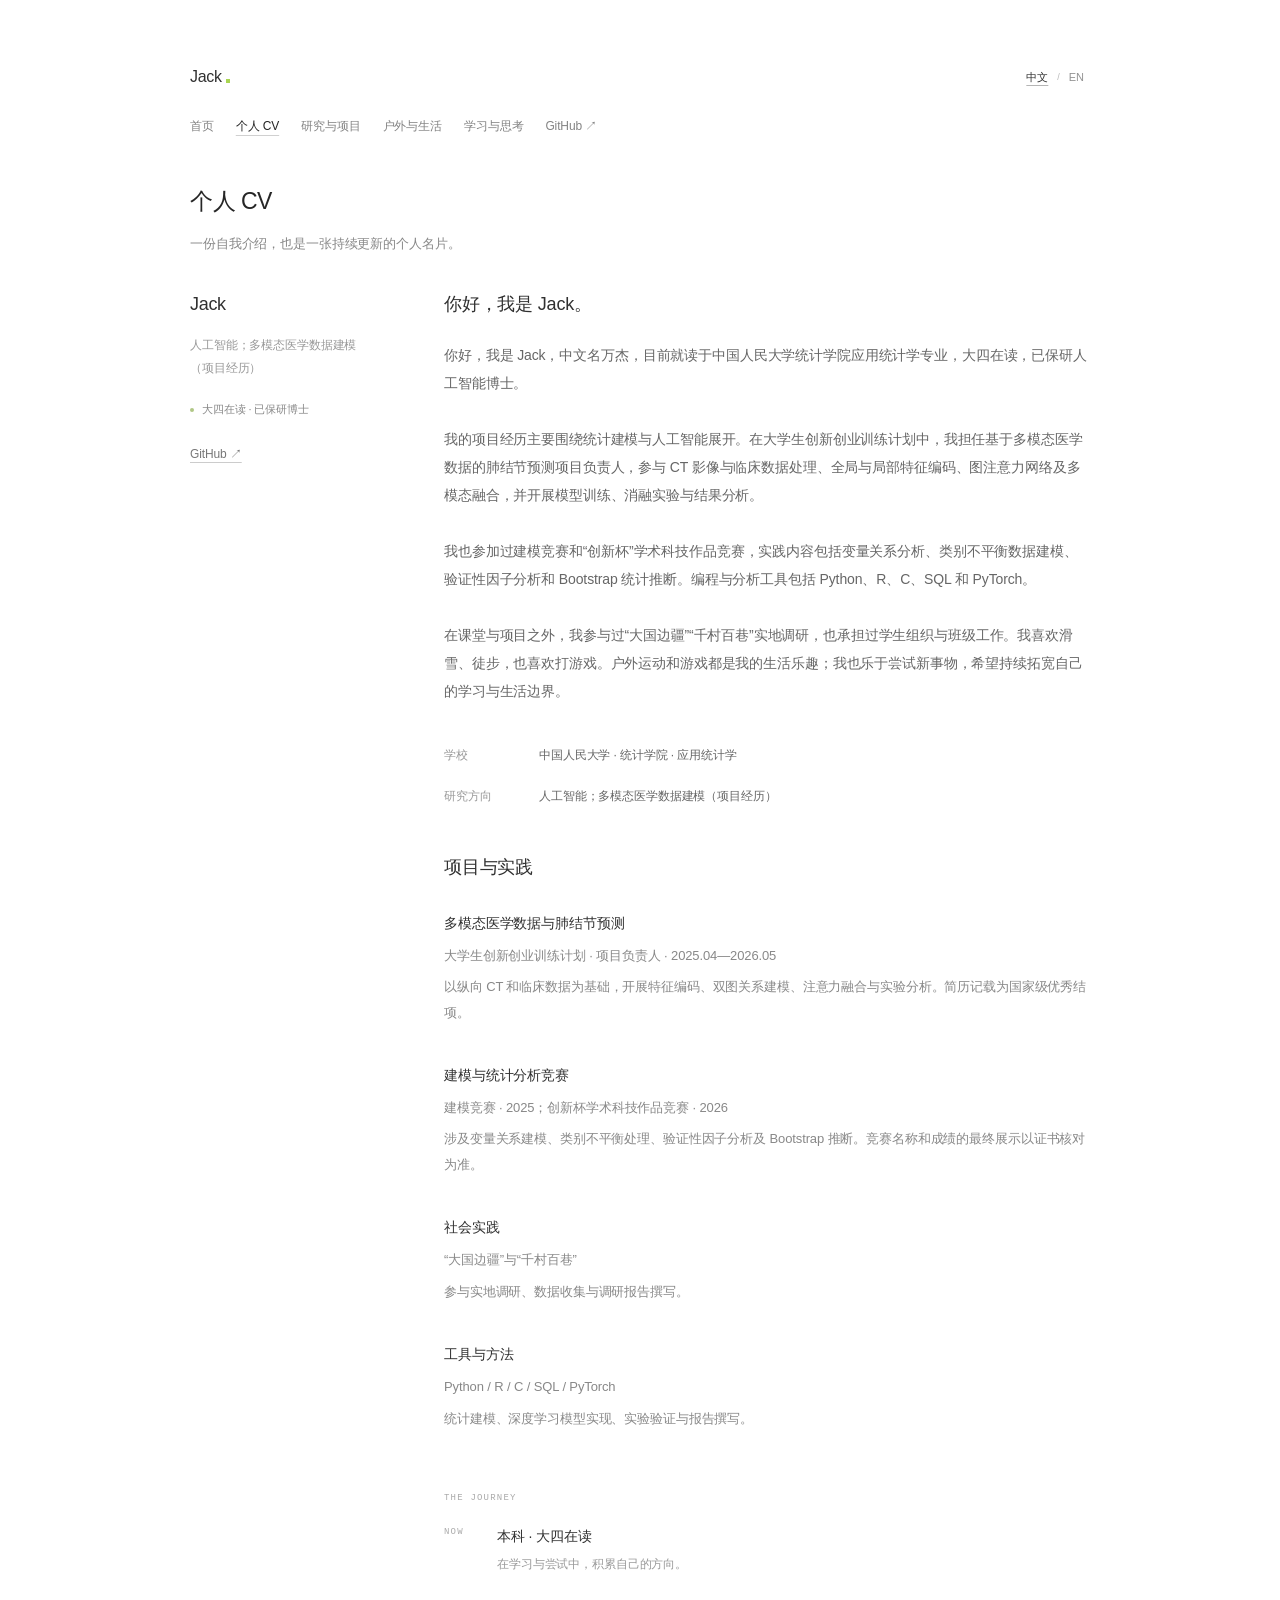
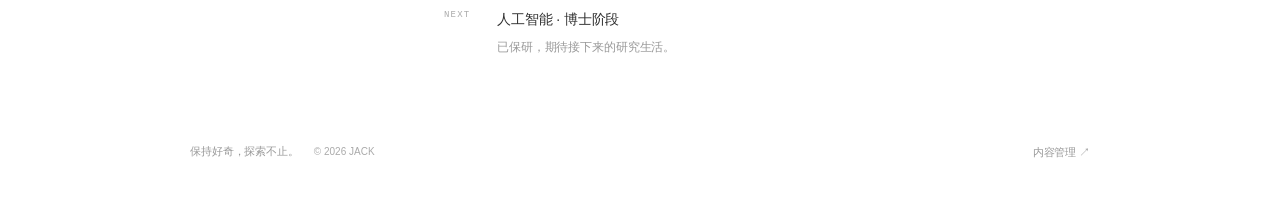
==== about.html @ c2e472c2 "Add files via upload" ====
<!doctype html>
<html lang="zh-CN"><head><meta charset="utf-8"><meta name="viewport" content="width=device-width,initial-scale=1"><meta name="theme-color" content="#111111"><meta name="description" content="Jack 的个人空间：人工智能、项目实践、户外运动与生活记录。"><title>个人 CV — Jack</title><link rel="icon" href="./favicon.svg" type="image/svg+xml"><link rel="stylesheet" href="./style.css"><link rel="stylesheet" href="./minimal.css"></head><body data-page="about">
<a class="skip" href="#main"><span data-i18n="跳到正文">跳到正文</span></a><div class="preview-bar" id="preview-bar" hidden><span data-i18n="正在预览本机草稿 · 访客看到的仍是已发布版本">正在预览本机草稿 · 访客看到的仍是已发布版本</span> <a href="./admin.html"><span data-i18n="返回管理台 ↗">返回管理台 ↗</span></a></div>
<header class="header wrap"><a class="brand" href="./index.html">Jack<span class="brand-dot"></span><small><span data-i18n="个人空间 / PERSONAL SPACE">个人空间 / PERSONAL SPACE</span></small></a><div class="language-switch" role="group" aria-label="Language / 语言"><button type="button" data-language="zh" lang="zh-CN" aria-label="使用中文">中文</button><span aria-hidden="true">/</span><button type="button" data-language="en" lang="en" aria-label="Use English">EN</button></div><button class="menu-toggle" aria-label="展开导航" aria-controls="main-nav" aria-expanded="false">☰</button><nav id="main-nav" aria-label="主要导航"><a href="./index.html"><span data-i18n="首页">首页</span></a><a href="./about.html" aria-current="page"><span data-i18n="个人 CV">个人 CV</span></a><a href="./projects.html"><span data-i18n="研究与项目">研究与项目</span></a><a href="./gallery.html"><span data-i18n="户外与生活">户外与生活</span></a><a href="./notes.html"><span data-i18n="学习与思考">学习与思考</span></a><a href="https://github.com/XJack123" target="_blank" rel="noopener noreferrer" class="github-link">GitHub ↗</a></nav></header>
<main id="main"><section class="page-heading wrap"><p class="mono eyebrow">01 / CURRICULUM VITAE</p><h1 data-i18n="个人 CV">个人 CV</h1><p><span data-i18n="一份自我介绍，也是一张持续更新的个人名片。">一份自我介绍，也是一张持续更新的个人名片。</span></p></section><section class="about-layout wrap"><aside class="identity-card"><div class="avatar" id="avatar"><span>J<span class="lime">.</span></span></div><h2 data-field="name">Jack</h2><p data-field="research"><span data-i18n="人工智能">人工智能</span></p><div class="identity-status"><i class="live-dot"></i> <span data-i18n="大四在读 · 已保研博士">大四在读 · 已保研博士</span></div><a id="about-github" href="https://github.com/XJack123" target="_blank" rel="noopener noreferrer">GitHub ↗</a><a id="email-link" hidden></a></aside><div class="about-text"><p class="mono eyebrow">A LITTLE ABOUT ME</p><h2><span data-i18n="你好，我是">你好，我是</span> <span data-field="name">Jack</span>。</h2><div class="prose" data-field="bio"></div><dl class="profile-details" id="profile-details"></dl><section class="cv-experience"><p class="mono eyebrow">EXPERIENCE & SKILLS</p><h2><span data-i18n="项目与实践">项目与实践</span></h2><article><h3><span data-i18n="多模态医学数据与肺结节预测">多模态医学数据与肺结节预测</span></h3><p><span data-i18n="大学生创新创业训练计划 · 项目负责人 · 2025.04—2026.05">大学生创新创业训练计划 · 项目负责人 · 2025.04—2026.05</span></p><p><span data-i18n="以纵向 CT 和临床数据为基础，开展特征编码、双图关系建模、注意力融合与实验分析。简历记载为国家级优秀结项。">以纵向 CT 和临床数据为基础，开展特征编码、双图关系建模、注意力融合与实验分析。简历记载为国家级优秀结项。</span></p></article><article><h3><span data-i18n="建模与统计分析竞赛">建模与统计分析竞赛</span></h3><p><span data-i18n="建模竞赛 · 2025；创新杯学术科技作品竞赛 · 2026">建模竞赛 · 2025；创新杯学术科技作品竞赛 · 2026</span></p><p><span data-i18n="涉及变量关系建模、类别不平衡处理、验证性因子分析及 Bootstrap 推断。竞赛名称和成绩的最终展示以证书核对为准。">涉及变量关系建模、类别不平衡处理、验证性因子分析及 Bootstrap 推断。竞赛名称和成绩的最终展示以证书核对为准。</span></p></article><article><h3><span data-i18n="社会实践">社会实践</span></h3><p><span data-i18n="“大国边疆”与“千村百巷”">“大国边疆”与“千村百巷”</span></p><p><span data-i18n="参与实地调研、数据收集与调研报告撰写。">参与实地调研、数据收集与调研报告撰写。</span></p></article><article><h3><span data-i18n="工具与方法">工具与方法</span></h3><p>Python / R / C / SQL / PyTorch</p><p><span data-i18n="统计建模、深度学习模型实现、实验验证与报告撰写。">统计建模、深度学习模型实现、实验验证与报告撰写。</span></p></article></section><div class="milestones"><p class="mono eyebrow">THE JOURNEY</p><article><span class="mono">NOW</span><div><h3><span data-i18n="本科 · 大四在读">本科 · 大四在读</span></h3><p><span data-i18n="在学习与尝试中，积累自己的方向。">在学习与尝试中，积累自己的方向。</span></p></div></article><article><span class="mono">NEXT</span><div><h3><span data-i18n="人工智能 · 博士阶段">人工智能 · 博士阶段</span></h3><p><span data-i18n="已保研，期待接下来的研究生活。">已保研，期待接下来的研究生活。</span></p></div></article></div></div></section></main>
<footer class="footer wrap"><a href="./index.html" class="brand">JACK<span class="brand-dot"></span></a><span><span data-i18n="保持好奇，探索不止。">保持好奇，探索不止。</span><small>© <span id="year">2026</span> JACK</small></span><a href="./admin.html" class="admin-entry"><span data-i18n="内容管理 ↗">内容管理 ↗</span></a></footer>
<dialog id="lightbox" class="lightbox"><button type="button" class="lightbox-close" aria-label="关闭照片">×</button><img alt=""><p></p></dialog>
<script src="./site-data.js"></script><script src="./core.js"></script><script src="./i18n.js"></script><script src="./script.js"></script></body></html>
---- style.css ----
:root{--bg:#f2f2f2;--paper:#fbfbfb;--ink:#181818;--muted:#787878;--line:#d5d5d5;--accent:#c4f35a;--dark:#181818;--radius:3px}*{box-sizing:border-box}html{scroll-behavior:smooth}body{margin:0;background:var(--bg);color:var(--ink);font-family:-apple-system,BlinkMacSystemFont,"Segoe UI","PingFang SC","Microsoft YaHei",sans-serif;-webkit-font-smoothing:antialiased}a{color:inherit;text-decoration:none}button,input,select,textarea{font:inherit}button,a,input,textarea,select{-webkit-tap-highlight-color:transparent}button{cursor:pointer}a:focus-visible,button:focus-visible,input:focus-visible,textarea:focus-visible,select:focus-visible{outline:2px solid #6e8b2e;outline-offset:4px}img{max-width:100%;display:block}[hidden]{display:none!important}.wrap{width:min(1280px,89%);margin-inline:auto}.mono{font-family:"SFMono-Regular",Consolas,"Liberation Mono",monospace;font-size:10px;letter-spacing:1.2px;font-weight:400}.lime{color:var(--accent)}.header{height:100px;border-bottom:1px solid var(--line);display:flex;align-items:center;justify-content:space-between;gap:24px}.brand{display:inline-flex;align-items:center;font-size:25px;font-weight:800;letter-spacing:-1.4px;white-space:nowrap}.brand-dot{width:7px;height:7px;background:var(--accent);border:1px solid #7d9b43;margin-left:5px;margin-top:12px}.brand small{font-size:9px;font-weight:400;color:var(--muted);letter-spacing:1px;margin-left:20px;padding-left:20px;border-left:1px solid var(--line)}nav{display:flex;gap:27px;align-items:center;font-size:12px}nav>a{position:relative;padding-block:12px}nav>a[aria-current]{font-weight:650}nav>a[aria-current]:after{content:"";width:5px;height:5px;border-radius:50%;background:#768f3f;position:absolute;bottom:1px;left:50%}nav>a:hover{color:#7b7b7b}.github-link{margin-left:10px}.menu-toggle{display:none}.home-hero{padding-top:26px}.hero-meta{display:flex;justify-content:space-between;color:#696969;font-size:9px}.hero-meta>span:first-child{display:flex;align-items:center;gap:9px}.live-dot{display:inline-block;width:6px;height:6px;background:#8aaa43;border-radius:50%;flex-shrink:0}.hero-layout{display:grid;grid-template-columns:1fr 1fr;gap:35px;align-items:center;min-height:535px;padding-block:28px}.hello{font-size:17px;margin-bottom:21px}.hero-copy h1{font-size:clamp(46px,5.6vw,78px);line-height:1.23;letter-spacing:-3.2px;font-weight:650;margin:0 0 26px;white-space:pre-line}.intro{font-size:14px;line-height:2.1;white-space:pre-line;color:#6c6c6c;max-width:440px;margin-bottom:30px}.button{padding:14px 21px;display:inline-flex;justify-content:space-between;align-items:center;gap:34px;font-size:12px;font-weight:550;border:1px solid transparent;border-radius:var(--radius);transition:background .2s,transform .2s}.button:hover{transform:translateY(-2px)}.accent{background:var(--accent);color:#242424}.accent:hover{background:#b5e645}.outline{border-color:var(--line);background:transparent}.outline:hover{background:#e7e7e7}.dark-button{background:#1a1a1a;color:white}.hero-art{position:relative;align-self:stretch;min-height:470px;background:var(--dark);overflow:hidden;color:#565656;isolation:isolate}.terrain{position:absolute;width:110%;height:110%;left:3%;top:-12%;transform:rotate(4deg)}.giant-jack{font-family:Arial,Helvetica,sans-serif;position:absolute;left:39px;bottom:56px;font-size:clamp(160px,20vw,285px);font-weight:750;line-height:.9;letter-spacing:-26px;color:var(--bg);mix-blend-mode:screen}.art-label{position:absolute;top:26px;left:27px;font-size:8px;color:#919191;z-index:1}.art-bottom{position:absolute;bottom:24px;left:27px;right:27px;display:flex;align-items:end;justify-content:space-between;line-height:1.7;font-size:8px;color:#a7a7a7}.cross{font-size:30px;line-height:1;color:var(--accent)}.hero-foot{border-top:1px solid var(--line);padding:18px 0;display:flex;justify-content:space-between;gap:15px}.hero-foot>span:last-child{font-size:11px;color:#7a7a7a}.hero-foot .mono{font-size:8px;color:#696969}.entry-section{padding-block:65px}.section-title{display:flex;gap:55px;align-items:center;margin-bottom:28px}.section-title>.mono{color:var(--muted)}h2{font-weight:550;font-size:27px;letter-spacing:-.6px}.section-title h2{margin:0;font-size:24px}.entry-grid{display:grid;grid-template-columns:repeat(3,1fr);gap:19px}.entry-card{padding:25px 26px 20px;background:#e9e9e9;border:1px solid transparent;display:flex;flex-direction:column;transition:transform .25s,border-color .25s}.entry-card:hover{transform:translateY(-5px);border-color:#989898}.entry-card:first-child{background:#e0e0e0}.entry-card:nth-child(2){background:#292929;color:#f1f1f1}.entry-top,.entry-bottom{display:flex;align-items:center;justify-content:space-between;font-size:8px;letter-spacing:1px}.entry-top>span:last-child{font-size:20px}.entry-art{height:140px;display:flex;justify-content:center;align-items:center}.code-art{font-size:67px;gap:17px;font-weight:250;color:#777777;letter-spacing:-6px}.code-art i{font-family:Georgia,serif;font-size:48px;font-weight:400;color:#272727}.mountain-art svg{width:225px;max-width:100%;fill:none;stroke:#a4a4a4;stroke-width:1.1}.mountain-art svg circle{fill:var(--accent);stroke:none}.star-art{font-size:117px;font-family:Georgia,serif;font-weight:400;line-height:1;color:#969696}.entry-card h3{font-size:22px;font-weight:550;margin:8px 0 11px}.entry-card p{font-size:12px;color:#7b7b7b;line-height:1.8;margin:0 0 24px}.gallery-entry p{color:#a5a5a5}.entry-bottom{border-top:1px solid #c7c7c7;padding-top:17px;margin-top:auto;color:#757575}.gallery-entry .entry-bottom{border-color:#525252;color:#b9b9b9}.now-section{border-top:1px solid var(--line);display:grid;grid-template-columns:1fr 2fr auto;gap:35px;padding-block:55px;align-items:center}.now-section>.mono{color:var(--muted)}.now-section p{font-size:28px;line-height:1.7;letter-spacing:-1px;margin:0}.now-section p span{border-bottom:3px solid var(--accent)}.round-link{border:1px solid #a7a7a7;border-radius:50%;width:55px;height:55px;display:grid;place-items:center;font-size:23px;transition:background .2s}.round-link:hover{background:var(--accent)}.footer{border-top:1px solid var(--line);display:flex;justify-content:space-between;align-items:center;padding-block:30px;gap:20px}.footer>span{color:#7b7b7b;font-size:11px}.footer small{font-size:8px;margin-left:30px;letter-spacing:1px}.admin-entry{font-size:10px;color:#7f7f7f}.page-heading{padding-block:65px 48px}.eyebrow{color:#808080;margin:0 0 22px}.page-heading h1{font-size:clamp(42px,5vw,67px);line-height:1.25;letter-spacing:-2px;font-weight:600;margin:0 0 23px}.page-heading h1 span{color:#8e8e8e}.page-heading>p:last-child{font-size:13px;line-height:1.9;color:#787878}.collection{padding-bottom:80px}.collection-toolbar{border-block:1px solid var(--line);padding-block:17px;display:flex;align-items:center;justify-content:space-between;gap:20px;margin-bottom:32px}.filters{display:flex;gap:8px;flex-wrap:wrap}.filter{font-size:11px;padding:9px 16px;border:1px solid transparent;border-radius:30px;background:transparent;color:#7b7b7b}.filter[aria-pressed=true]{background:#242424;color:#fff}.filter:hover{border-color:#b8b8b8}.count{font-size:9px;color:#818181}.empty-state{border:1px dashed #c8c8c8;min-height:340px;display:flex;flex-direction:column;align-items:center;justify-content:center;text-align:center;padding:40px 20px;color:#797979}.empty-glyph{font-family:Consolas,monospace;color:#9f9f9f;font-size:45px;font-weight:300;letter-spacing:-5px;margin-bottom:10px}.empty-state h2{font-size:22px;color:#555555;margin:10px 0}.empty-state p{font-size:12px;line-height:1.9}.empty-state .mono{font-size:8px}.empty-state .button{margin-top:12px}.gallery-empty svg{width:160px;height:90px;stroke:#878787;fill:none;stroke-width:1.3}.project-grid{display:grid;grid-template-columns:repeat(2,1fr);gap:24px}.project-card{border:1px solid var(--line);background:#f8f8f8;display:flex;flex-direction:column}.project-cover{height:210px;overflow:hidden;display:flex;align-items:center;justify-content:center;background:#2a2a2a;color:#b6b6b6;font-family:Georgia,serif;font-size:75px;font-style:italic}.project-cover img{width:100%;height:100%;object-fit:cover;transition:transform .4s}.project-card:hover .project-cover img{transform:scale(1.035)}.project-card-body{padding:25px}.project-card h2{font-size:23px;margin:14px 0 12px}.project-card p{font-size:13px;line-height:1.9;color:#7e7e7e;white-space:pre-line}.tags{display:flex;gap:7px;flex-wrap:wrap}.tag{font-size:10px;padding:6px 10px;border:1px solid var(--line);color:#7a7a7a;border-radius:2px}.project-card-bottom{display:flex;align-items:center;justify-content:space-between;margin-top:22px;font-size:11px}.project-card-bottom>span{color:#8c8c8c;font-size:10px}.project-link{border-bottom:1px solid #aaaaaa;padding-bottom:5px}.photo-grid{columns:3;column-gap:22px}.photo-item{break-inside:avoid;margin:0 0 26px}.photo-button{display:block;width:100%;border:0;padding:0;background:#e5e5e5;overflow:hidden;cursor:zoom-in}.photo-button img{width:100%;height:auto;transition:transform .4s,filter .4s;filter:saturate(.5)}.photo-button:hover img{transform:scale(1.03);filter:saturate(1)}.photo-item figcaption{padding-block:13px;display:flex;justify-content:space-between;gap:14px;align-items:start}.photo-item h2{font-size:13px;margin:0 0 6px}.photo-item p{font-size:10px;color:#919191;margin:0;line-height:1.7}.photo-item .mono{font-size:8px;white-space:nowrap;color:#919191}.about-layout{display:grid;grid-template-columns:320px 1fr;gap:80px;padding-bottom:85px}.identity-card{background:#e3e3e3;padding:28px;align-self:start}.avatar{height:260px;background:#292929;display:flex;align-items:center;justify-content:center;overflow:hidden}.avatar>span{font-family:Arial,sans-serif;font-size:160px;font-weight:700;letter-spacing:-16px;color:#f5f5f5}.avatar img{height:100%;width:100%;object-fit:cover;filter:grayscale(1)}.identity-card h2{font-size:29px;margin:23px 0 8px}.identity-card>p{font-size:12px;color:#818181}.identity-status{border-top:1px solid #c4c4c4;border-bottom:1px solid #c4c4c4;padding-block:17px;margin:20px 0;display:flex;gap:8px;align-items:center;font-size:11px;color:#6f6f6f}.identity-card>a{display:block;font-size:12px;padding-block:10px;overflow-wrap:anywhere}.about-text{padding-top:14px}.about-text>h2{font-size:30px}.prose{white-space:pre-wrap;overflow-wrap:anywhere;color:#717171;line-height:2.1;font-size:14px}.profile-details{margin:30px 0}.profile-details>div{display:flex;gap:25px;border-top:1px solid var(--line);padding-block:17px;font-size:12px}.profile-details dt{color:#929292;width:75px}.profile-details dd{margin:0}.milestones{margin-top:47px}.milestones article{display:flex;gap:40px;border-top:1px solid var(--line);padding-block:25px}.milestones article>.mono{color:#929292;width:40px}.milestones h3{margin:0;font-size:17px;font-weight:550}.milestones p{font-size:12px;color:#929292;line-height:1.8}.project-detail{padding-block:45px 85px;max-width:900px}.back-link{font-size:12px;color:#929292}.detail-heading{margin-top:43px}.detail-heading h1{font-size:45px;line-height:1.4;margin:18px 0}.detail-heading>p{font-size:16px;line-height:1.9;color:#7e7e7e;white-space:pre-wrap}.detail-cover{width:100%;max-height:450px;object-fit:cover;margin-block:33px}.detail-body{font-size:15px;line-height:2.1;white-space:pre-wrap;overflow-wrap:anywhere;margin-block:36px}.detail-files{padding-top:28px;border-top:1px solid var(--line)}.detail-files h2{font-size:20px}.file-link{display:flex;justify-content:space-between;gap:20px;padding:15px 17px;border:1px solid var(--line);margin-bottom:10px;font-size:12px;overflow-wrap:anywhere}.file-link:hover{background:#e5e5e5}.lightbox{position:fixed;background:#161616;color:white;border:1px solid #595959;padding:24px;max-width:94vw;max-height:93vh}.lightbox::backdrop{background:rgba(0,0,0,.88)}.lightbox img{max-height:76vh;max-width:85vw;margin:auto;object-fit:contain}.lightbox p{font-size:12px;line-height:1.8;color:#cbcbcb}.lightbox-close{position:absolute;right:9px;top:5px;background:#161616;color:white;border:0;font-size:32px;width:38px;height:38px}.preview-bar{background:var(--accent);padding:12px;text-align:center;font-size:11px;line-height:1.8}.preview-bar a{margin-left:15px;text-decoration:underline}.skip{position:fixed;left:10px;top:-100px;background:var(--accent);padding:15px;z-index:100}.skip:focus{top:10px}@media(min-width:1600px){.hero-layout{min-height:590px}.hero-art{min-height:530px}}@media(max-width:1000px){.brand small{display:none}.hero-copy h1{font-size:56px}.hero-art{min-height:430px}.hero-layout{min-height:485px}.giant-jack{font-size:220px;left:25px}.about-layout{grid-template-columns:280px 1fr;gap:40px}.entry-card{padding-inline:20px}.entry-card h3{font-size:20px}.now-section{grid-template-columns:1fr 2.2fr auto;gap:20px}.now-section p{font-size:25px}nav{gap:21px}.photo-grid{columns:2}.avatar{height:230px}}@media(max-width:720px){.wrap{width:88%}.header{height:78px;position:relative}.brand{font-size:23px}.menu-toggle{display:block;background:none;border:1px solid var(--line);font-size:17px;padding:7px 10px}nav{display:none;position:absolute;left:0;right:0;top:77px;z-index:20;background:var(--bg);border:1px solid var(--line);padding:16px;align-items:stretch;gap:0}nav.open{display:flex;flex-direction:column}nav>a{padding:14px}nav>a[aria-current]:after{left:auto;right:15px;bottom:20px}.github-link{margin-left:0}.hero-meta{font-size:7px;gap:15px;line-height:1.8}.hero-meta>span:last-child{max-width:115px;text-align:right}.hero-layout{grid-template-columns:1fr;gap:30px;padding-top:35px}.hero-copy h1{font-size:58px;letter-spacing:-3px}.hello{font-size:15px}.intro{font-size:13px}.hero-art{min-height:365px}.terrain{left:12%;top:-23%;width:100%;height:150%}.giant-jack{font-size:250px;left:28px;bottom:47px}.art-label{top:23px}.hero-foot{padding-block:15px}.hero-foot>span:last-child{font-size:9px}.entry-section{padding-block:45px}.section-title{display:block;margin-bottom:24px}.section-title h2{font-size:22px;margin-top:16px}.entry-grid{grid-template-columns:1fr;gap:16px}.entry-card{position:relative;min-height:230px;padding:22px;display:block}.entry-art{position:absolute;right:25px;top:50px;width:135px;height:100px;opacity:.8}.code-art{font-size:55px;gap:10px}.code-art i{font-size:35px}.entry-top{margin-bottom:58px}.entry-top>span:last-child{font-size:19px}.entry-card h3{font-size:23px;max-width:65%;position:relative}.entry-card p{font-size:11px;max-width:70%;position:relative}.entry-bottom{margin-top:20px}.star-art{font-size:100px}.now-section{grid-template-columns:1fr auto;padding-block:35px}.now-section>.mono{grid-column:1/-1;font-size:9px}.now-section p{font-size:23px}.round-link{height:48px;width:48px}.footer{padding-block:25px;flex-wrap:wrap}.footer>span{font-size:9px}.footer small{display:block;font-size:7px;margin-left:0;margin-top:8px}.admin-entry{font-size:9px}.page-heading{padding-block:43px 30px}.page-heading h1{font-size:49px}.page-heading>p:last-child{font-size:12px}.eyebrow{font-size:9px}.about-layout{grid-template-columns:1fr;gap:27px;padding-bottom:50px}.identity-card{display:grid;grid-template-columns:110px 1fr;column-gap:20px;padding:20px}.avatar{grid-row:1/6;height:150px}.avatar>span{font-size:87px;letter-spacing:-9px}.identity-card h2{font-size:25px;margin:0}.identity-card>p{font-size:11px;margin:7px 0}.identity-status{font-size:9px;margin:7px 0;padding-block:10px}.identity-card>a{font-size:10px;padding-block:6px}.about-text>h2{font-size:26px}.prose{font-size:13px}.project-grid{grid-template-columns:1fr}.photo-grid{columns:2;column-gap:12px}.photo-item{margin-bottom:16px}.photo-item figcaption{display:block;padding-top:10px}.photo-item h2{font-size:12px}.photo-item .mono{display:block;margin-top:5px}.collection-toolbar{gap:10px}.count{font-size:8px;white-space:nowrap}.filter{font-size:10px;padding:8px 11px}.collection{padding-bottom:50px}.empty-state{min-height:310px}.empty-state h2{font-size:20px}.detail-heading h1{font-size:32px}.detail-heading>p{font-size:14px}.detail-body{font-size:13px}.lightbox{padding:18px}.lightbox img{max-width:80vw}.preview-bar{font-size:10px}.preview-bar a{display:block;margin-left:0}}@media(prefers-reduced-motion:reduce){html{scroll-behavior:auto}*,*:before,*:after{transition:none!important}}

/* Text-only home: personal introduction followed by module buttons. */
body[data-page="home"]{background:#f7f7f7}.intro-only{max-width:900px;padding-block:100px 110px;min-height:calc(100vh - 200px)}.home-introduction{font-size:17px;line-height:2.15;color:#404040;letter-spacing:.15px;white-space:normal}.home-introduction p{margin:0 0 25px}.home-introduction p:first-child{font-size:19px;color:#202020}.module-buttons{display:flex;gap:13px;flex-wrap:wrap;margin-top:39px}.module-buttons .button{font-size:12px;gap:30px}.cv-experience{margin-top:40px}.cv-experience>h2{font-size:25px}.cv-experience article{border-top:1px solid var(--line);padding-block:21px}.cv-experience h3{font-size:17px;font-weight:550;margin:0 0 14px}.cv-experience article p{font-size:13px;color:#717171;line-height:1.95;margin:8px 0}@media(max-width:720px){.intro-only{padding-block:46px 60px;min-height:0}.home-introduction{font-size:15px;line-height:2.05}.home-introduction p:first-child{font-size:17px}.module-buttons{gap:10px;margin-top:30px}.module-buttons .button{padding:12px 16px;font-size:11px;gap:20px}.cv-experience h3{font-size:16px}}

.language-switch{display:inline-flex;align-items:center;gap:4px;margin-left:auto;margin-right:14px;white-space:nowrap}.language-switch>span{font-size:10px;color:#aaa}.language-switch button{border:0;background:transparent;border-radius:3px;padding:7px 9px;font-size:10px;color:#999}.language-switch button[aria-pressed="true"]{background:#e5e5e5;color:#222;box-shadow:inset 0 -2px 0 var(--accent)}.language-switch button:hover{color:#222}.home-introduction:lang(en){font-size:16px;line-height:1.95;letter-spacing:0}.header nav{gap:21px}html:lang(en) .header nav{gap:17px;font-size:11px}html:lang(en) .identity-status{line-height:1.7}html:lang(en) .page-heading h1{letter-spacing:-1.5px}@media(max-width:1100px){.brand small{display:none}}@media(max-width:720px){.language-switch{margin-right:0;gap:2px}.language-switch button{padding:7px 8px}.header{gap:12px}.home-introduction:lang(en){font-size:14px;line-height:1.95}.header nav{gap:0}html:lang(en) .header nav{gap:0;font-size:12px}}
/* Learning notes */
.sr-only{position:absolute;width:1px;height:1px;padding:0;margin:-1px;overflow:hidden;clip:rect(0,0,0,0);white-space:nowrap;border:0}.notes-toolbar{flex-wrap:wrap}.note-search{margin-left:auto}.note-search input{width:210px;background:transparent;border:1px solid var(--line);padding:10px 13px;border-radius:3px;color:var(--ink);font-size:11px}.note-search input::placeholder{color:#999}.notes-list{max-width:960px}.note-card{padding:30px 0;border-bottom:1px solid var(--line)}.note-card:first-child{padding-top:8px}.note-meta{font-size:9px;line-height:1.9;color:#888;letter-spacing:.8px}.note-card h2{font-size:25px;font-weight:550;line-height:1.6;margin:14px 0 12px;overflow-wrap:anywhere}.note-card h2 a:hover{box-shadow:inset 0 -5px 0 var(--accent)}.note-summary{font-size:13px;line-height:2;color:#777;white-space:pre-wrap;overflow-wrap:anywhere;max-width:780px}.note-bottom{display:flex;justify-content:space-between;align-items:center;gap:20px;margin-top:22px}.note-bottom>.project-link{white-space:nowrap;font-size:11px}.note-detail{max-width:850px;padding-block:45px 85px}.note-detail .detail-heading{border-bottom:1px solid var(--line);padding-bottom:32px}.note-detail .detail-heading h1{overflow-wrap:anywhere}.note-detail .tags{margin-top:22px}.note-body{font-size:15px;line-height:2;color:#444;padding-top:18px;overflow-wrap:anywhere}.note-body p{white-space:pre-wrap;margin:22px 0}.note-body h2{font-size:26px;color:#222;margin:38px 0 18px}.note-body h3{font-size:21px;color:#333;margin:29px 0 16px}.note-body ul{padding-left:24px}.note-body li{margin-block:8px}.note-body blockquote{margin:23px 0;padding:10px 20px;border-left:3px solid var(--accent);background:#eaeaea;color:#666}.note-body pre{background:#202020;color:#eee;padding:23px;overflow:auto;white-space:pre;overflow-wrap:normal;font-family:Consolas,monospace;font-size:12px;line-height:1.8;border-radius:3px}.note-body code{font-family:inherit}.module-buttons{row-gap:12px}@media(max-width:1000px){.header{position:relative;height:78px}.header .menu-toggle{display:block;background:none;border:1px solid var(--line);font-size:17px;padding:7px 10px}.header nav{display:none;position:absolute;left:0;right:0;top:77px;z-index:20;background:var(--bg);border:1px solid var(--line);padding:16px;align-items:stretch;gap:0!important}.header nav.open{display:flex;flex-direction:column}.header nav>a{padding:14px}.header nav>a[aria-current]:after{left:auto;right:15px;bottom:20px}.header .github-link{margin-left:0}}@media(max-width:720px){.notes-toolbar{gap:15px}.notes-toolbar .filters{width:100%}.note-search{margin-left:0;flex:1}.note-search input{width:100%}.note-card{padding-block:25px}.note-card h2{font-size:22px}.note-summary{font-size:12px}.note-meta{font-size:8px}.note-detail{padding-block:32px 55px}.note-body{font-size:14px}.note-body h2{font-size:22px}.note-body h3{font-size:19px}.note-body pre{padding:17px;font-size:11px}}
---- minimal.css ----
/* A quiet, typography-first layer for the public site. The Studio keeps its own layout. */
:root{--bg:#fff;--paper:#fff;--ink:#262626;--muted:#777;--line:#ededed;--accent:#c4f35a}
html{background:#fff}
body{background:#fff;color:#303030;font-size:15px;line-height:1.85;letter-spacing:-.12px}
body[data-page="home"]{background:#fff}
::selection{background:#def4b1;color:#222}
a,button{transition:color .18s,background .18s,text-decoration-color .18s}
a:focus-visible,button:focus-visible,input:focus-visible,textarea:focus-visible{outline:2px solid #7d9e45;outline-offset:5px}
.wrap{width:min(900px,calc(100% - 64px));margin-inline:auto}
.header{display:grid;grid-template-columns:1fr auto;align-items:center;height:auto;gap:0 20px;padding-block:64px 0;border:0;position:relative}
.header .brand{width:fit-content;display:inline-flex;font-size:16px;line-height:1.5;font-weight:500;letter-spacing:-.3px}
.header .brand-dot{width:4px;height:4px;border:0;margin:7px 0 0 4px;background:#a9d552}
.header .brand small{display:none}
.header .language-switch{margin:0;gap:3px;font-size:11px}
.header .language-switch button{padding:3px 6px;background:none!important;box-shadow:none!important;color:#929292;font-size:11px;border:0}
.header .language-switch button[aria-pressed="true"]{color:#303030;text-decoration:underline;text-decoration-color:#b5b5b5;text-underline-offset:4px}
.header .language-switch>span{font-size:9px;color:#b7b7b7}
.header .menu-toggle{display:none!important}
.header nav,.header nav.open,html:lang(en) .header nav{display:flex!important;position:static;grid-column:1 / -1;flex-direction:row;align-items:center;flex-wrap:wrap;gap:4px 22px!important;width:100%;padding:24px 0 0;border:0;background:transparent;line-height:1.8;font-size:12px}
.header nav>a{padding:2px 0;color:#838383;font-weight:400}
.header nav>a[aria-current]{color:#252525;text-decoration:underline;text-decoration-thickness:1px;text-underline-offset:5px;text-decoration-color:#d0d0d0}
.header nav>a[aria-current]:after{display:none}
.header nav>a:hover{color:#242424;text-decoration:underline;text-underline-offset:5px}
.header .github-link{margin-left:0}
body[data-page="home"] .header nav{display:none!important}
.intro-only{max-width:900px;padding-block:35px 0;min-height:0}
.home-introduction,.home-introduction:lang(en){font-size:15px;line-height:1.95;letter-spacing:-.1px;color:#444;white-space:normal}
.home-introduction p,.home-introduction p:first-child{font-size:inherit;line-height:inherit;color:inherit;margin:0 0 23px}
.home-introduction p:first-child{color:#333}
.module-buttons{display:grid;grid-template-columns:repeat(4,minmax(0,1fr));gap:28px;margin-top:53px;row-gap:32px;align-items:start}
.module-entry{display:block;font-size:14px;line-height:1.9;color:#333}
.module-title{text-decoration:underline;text-underline-offset:4px;text-decoration-color:#b8b8b8;text-decoration-thickness:1px}
.module-arrow{font-size:12px;color:#919191}
.module-description{display:block;font-size:13px;line-height:1.9;margin-top:8px;color:#858585;text-wrap:pretty}
.module-entry:hover .module-title{text-decoration-color:#91ad53;color:#111}
.module-entry:hover .module-arrow{color:#7e9c3c}
.home-connect{font-size:13px;color:#888;margin:49px 0 0;line-height:1.9}
.home-connect a{color:#555;text-decoration:underline;text-underline-offset:4px;text-decoration-color:#c4c4c4}
.footer{border:0;display:flex;justify-content:space-between;align-items:end;padding-block:65px 42px;gap:20px}
.footer>.brand{display:none}
.footer>span{font-size:11px;line-height:1.8;color:#999}
.footer small{font-size:10px;letter-spacing:0;margin-left:15px;color:#aaa}
.admin-entry{font-size:11px;color:#999}
.admin-entry:hover{color:#333;text-decoration:underline;text-underline-offset:4px}
.page-heading{padding-block:43px 32px}
.page-heading>.eyebrow{display:none}
.page-heading h1,html:lang(en) .page-heading h1{font-size:23px;font-weight:500;line-height:1.6;letter-spacing:-.5px;margin:0 0 12px;color:#262626}
.page-heading h1 span{color:inherit}
.page-heading>p:last-child{font-size:13px;color:#888;line-height:1.9;margin:0}
.collection{padding-bottom:10px}
.collection-toolbar{border:0;border-bottom:1px solid #f0f0f0;padding:0 0 15px;margin-bottom:25px;gap:18px}
.filters{gap:5px 17px}
.filter{font-size:12px;font-weight:400;border:0;padding:3px 0;border-radius:0;color:#888;line-height:1.8;background:none}
.filter[aria-pressed="true"]{background:none;color:#333;text-decoration:underline;text-underline-offset:5px;text-decoration-color:#bababa}
.filter:hover{color:#333}
.count{font-family:inherit;font-size:10px;color:#aaa;letter-spacing:.4px}
.empty-state{min-height:0;padding:24px 0 35px;border:0;display:block;text-align:left;color:#999;background:transparent}
.empty-state>.empty-glyph,.empty-state>.mono,.empty-state>svg{display:none}
.empty-state h2{font-size:16px;font-weight:400;color:#666;letter-spacing:0;line-height:1.9;margin:0 0 6px}
.empty-state p{font-size:13px;color:#999;margin:5px 0;line-height:1.9}
.empty-state .button{background:none;border:0;border-radius:0;font-size:12px;color:#666;padding:0;margin-top:19px;transform:none;text-decoration:underline;text-underline-offset:4px;text-decoration-color:#ccc}
.project-grid{display:block}
.project-card{display:flex;flex-direction:row;gap:25px;background:transparent;border:0;border-bottom:1px solid var(--line);padding:26px 0}
.project-card:first-child{padding-top:0}
.project-cover{display:block;width:175px;height:125px;background:#f7f7f7;flex-shrink:0;overflow:hidden}
.project-cover:not(:has(img)){display:none}
.project-cover img{width:100%;height:100%;object-fit:cover}
.project-card:hover .project-cover img{transform:none}
.project-card-body{padding:0;flex:1;min-width:0}
.project-card h2{font-size:19px;font-weight:450;line-height:1.65;margin:11px 0 7px;letter-spacing:-.2px}
.project-card p{font-size:13px;line-height:1.9;color:#888;margin:0}
.tags{gap:5px 12px}
.tag{border:0;font-size:10px;color:#999;padding:0;line-height:1.8}
.project-card-bottom{font-size:12px;margin-top:18px}
.project-card-bottom>span{font-size:10px;color:#999}
.project-link{font-size:12px;color:#777;border:0;text-decoration:underline;text-underline-offset:4px;text-decoration-color:#c9c9c9;padding:0}
.project-link:hover{color:#333;text-decoration-color:#92ae55}
.photo-grid{columns:2;column-gap:22px}
.photo-item{margin-bottom:26px}
.photo-button{background:#fafafa}
.photo-button img{filter:none}
.photo-button:hover img{transform:none;filter:none}
.photo-item figcaption{font-size:12px;padding-block:10px;gap:15px}
.photo-item h2{font-size:12px;font-weight:450;color:#555;line-height:1.8;letter-spacing:0;margin:0}
.photo-item p{font-size:11px;color:#999;line-height:1.8}
.photo-item .mono{font-family:inherit;font-size:10px;letter-spacing:0;color:#aaa}
.about-layout{grid-template-columns:190px 1fr;gap:64px;padding-bottom:0;align-items:start}
.identity-card{background:transparent;padding:0;min-width:0}
.avatar{height:165px;background:#fafafa}
.avatar:not([data-has-photo]){display:none}
.avatar img{filter:none;object-fit:cover}
.identity-card h2{font-size:18px;font-weight:450;letter-spacing:-.3px;margin:0 0 9px}
.identity-card .avatar[data-has-photo]+h2{margin-top:17px}
.identity-card>p{font-size:12px;line-height:1.9;color:#999;overflow-wrap:anywhere}
.identity-status{border:0;padding:8px 0;margin:8px 0;font-size:11px;line-height:1.9;color:#888}
.live-dot{background:#b0c786;width:4px;height:4px}
.identity-card>a{font-size:12px;line-height:1.9;padding:7px 0;color:#777;text-decoration:underline;text-underline-offset:4px;text-decoration-color:#ccc}
.about-text{padding:0;min-width:0}
.about-text>.eyebrow{display:none}
.about-text>h2{font-size:18px;font-weight:450;line-height:1.8;margin:0 0 20px;letter-spacing:-.2px}
.prose{font-size:14px;line-height:2;color:#666}
.profile-details{margin:30px 0}
.profile-details>div{border:0;padding:9px 0;gap:15px;font-size:12px;line-height:1.9}
.profile-details dt{width:80px;flex-shrink:0;color:#999}
.profile-details dd{color:#666;overflow-wrap:anywhere}
.cv-experience{margin-top:35px}
.cv-experience>.eyebrow{display:none}
.cv-experience>h2{font-size:18px;font-weight:450;letter-spacing:-.2px;margin:0 0 10px}
.cv-experience article{border:0;padding-block:16px}
.cv-experience h3{font-size:14px;font-weight:500;line-height:1.8;margin:0 0 7px}
.cv-experience article p{font-size:13px;line-height:1.95;color:#888;margin:6px 0}
.milestones{margin-top:37px}
.milestones>.eyebrow{font-size:9px;color:#aaa}
.milestones article{border:0;padding-block:13px;gap:18px}
.milestones article>.mono{width:35px;font-size:9px;color:#aaa}
.milestones h3{font-size:14px;font-weight:450;line-height:1.8}
.milestones p{font-size:12px;color:#999;margin:5px 0}
.project-detail,.note-detail{max-width:780px;padding-block:38px 10px}
.back-link{font-size:12px;color:#999}
.back-link:hover{color:#333}
.detail-heading{margin-top:32px}
.detail-heading h1{font-size:28px;font-weight:500;letter-spacing:-.5px;line-height:1.65;margin:15px 0}
.detail-heading>p{font-size:14px;line-height:1.95;color:#888}
.detail-body{font-size:14px;line-height:2;color:#555;margin-block:28px}
.detail-cover{margin-block:25px;max-height:420px}
.detail-files{padding-top:25px;border-color:var(--line)}
.detail-files h2{font-size:16px;font-weight:450}
.file-link{border:0;border-bottom:1px solid var(--line);padding:12px 0;font-size:12px;color:#777}
.file-link:hover{background:transparent;color:#333}
.project-detail .button{border:0;background:transparent;color:#666;padding:0;border-radius:0;text-decoration:underline;text-underline-offset:4px;text-decoration-color:#bbb;transform:none}
.note-search input{border:0;border-bottom:1px solid #ddd;border-radius:0;background:none;width:180px;padding:6px 0;font-size:12px;color:#666}
.note-search input::placeholder{color:#aaa}
.notes-list{max-width:none}
.note-card{padding:24px 0;border-color:#f0f0f0}
.note-card:first-child{padding-top:0}
.note-meta{font-family:inherit;font-size:11px;line-height:1.8;letter-spacing:0;color:#aaa}
.note-card h2{font-size:20px;font-weight:450;line-height:1.65;letter-spacing:-.3px;margin:12px 0 8px}
.note-card h2 a:hover{box-shadow:none;text-decoration:underline;text-underline-offset:5px;text-decoration-color:#b2c88d}
.note-summary{font-size:13px;line-height:1.95;color:#888}
.note-bottom{margin-top:17px}
.note-bottom>.project-link{font-size:12px}
.note-detail .detail-heading{border:0;padding-bottom:15px}
.note-detail .tags{margin-top:16px}
.note-body{font-size:15px;line-height:2;color:#555;padding-top:0}
.note-body h2{font-size:21px;font-weight:500;line-height:1.8;margin:32px 0 14px;letter-spacing:-.3px}
.note-body h3{font-size:18px;font-weight:450;line-height:1.8;margin:27px 0 13px}
.note-body blockquote{background:transparent;color:#888;border-left:2px solid #c9d8ac;padding:4px 18px}
.note-body pre{border-radius:3px;background:#f7f7f7;color:#555;font-size:12px;line-height:1.9;padding:18px 20px}
.preview-bar{background:#f1f6e8;font-size:11px;color:#66734d;padding:10px 18px}
@media(max-width:720px){
 .wrap{width:calc(100% - 42px)}
 .header{padding-top:37px;gap:0 15px;height:auto}
 .header .brand{font-size:16px}
 .header .language-switch{margin:0}
 .header nav,.header nav.open,html:lang(en) .header nav{padding-top:20px;gap:5px 18px!important;font-size:11px}
 .header nav>a{padding:3px 0}
 .intro-only{padding-block:29px 0;min-height:0}
 .home-introduction,.home-introduction:lang(en){font-size:14px;line-height:1.95}
 .home-introduction p,.home-introduction p:first-child{font-size:inherit;margin-bottom:21px}
 .module-buttons{grid-template-columns:repeat(2,minmax(0,1fr));gap:29px 25px;margin-top:37px}
 .module-entry{font-size:13px}
 .module-description{font-size:12px;line-height:1.95;margin-top:6px}
 .home-connect{font-size:12px;margin-top:36px}
 .footer{padding-block:48px 30px;align-items:end;gap:15px;flex-wrap:nowrap}
 .footer>span{font-size:10px}
 .footer small{display:block;margin:4px 0 0;font-size:9px}
 .admin-entry{font-size:10px;white-space:nowrap}
 .page-heading{padding-block:31px 26px}
 .page-heading h1,html:lang(en) .page-heading h1{font-size:21px;letter-spacing:-.4px}
 .page-heading>p:last-child{font-size:12px}
 .collection{padding-bottom:0}
 .empty-state{min-height:0;padding:18px 0 26px}
 .empty-state h2{font-size:15px}
 .empty-state p{font-size:12px}
 .about-layout{display:block;padding:0}
 .identity-card{display:block;padding:0;margin-bottom:29px}
 .avatar{width:105px;height:115px;margin-bottom:18px}
 .identity-card h2{font-size:17px}
 .identity-card>p{max-width:350px}
 .identity-status{max-width:320px}
 .about-text{padding:0}
 .about-text>h2{font-size:17px}
 .prose{font-size:13px;line-height:2}
 .profile-details>div{font-size:12px}
 .profile-details dt{width:76px}
 .project-card{gap:16px;padding-block:21px}
 .project-cover{width:105px;height:95px}
 .project-card h2{font-size:17px;margin-top:8px}
 .project-card p{font-size:12px}
 .project-card-bottom{gap:12px;flex-wrap:wrap}
 .photo-grid{columns:2;column-gap:13px}
 .photo-item{margin-bottom:20px}
 .photo-item figcaption{display:block;padding-top:8px}
 .photo-item h2{font-size:11px}
 .photo-item .mono{font-size:9px;margin-top:4px}
 .photo-item p{font-size:10px}
 .project-detail,.note-detail{padding-block:29px 0}
 .detail-heading h1{font-size:24px;margin-top:13px}
 .detail-heading>p{font-size:13px}
 .detail-body,.note-body{font-size:14px;line-height:2}
 .notes-toolbar .filters{width:100%}
 .note-search{width:auto;flex:1}
 .note-search input{width:100%}
 .note-card h2{font-size:18px}
 .note-summary{font-size:12px}
 .note-meta{font-size:10px}
 .note-body h2{font-size:20px}
 .note-body h3{font-size:17px}
 .note-body pre{font-size:11px;padding:16px}
 .preview-bar{font-size:10px}
}
@media(prefers-reduced-motion:reduce){*,*:before,*:after{transition:none!important}}
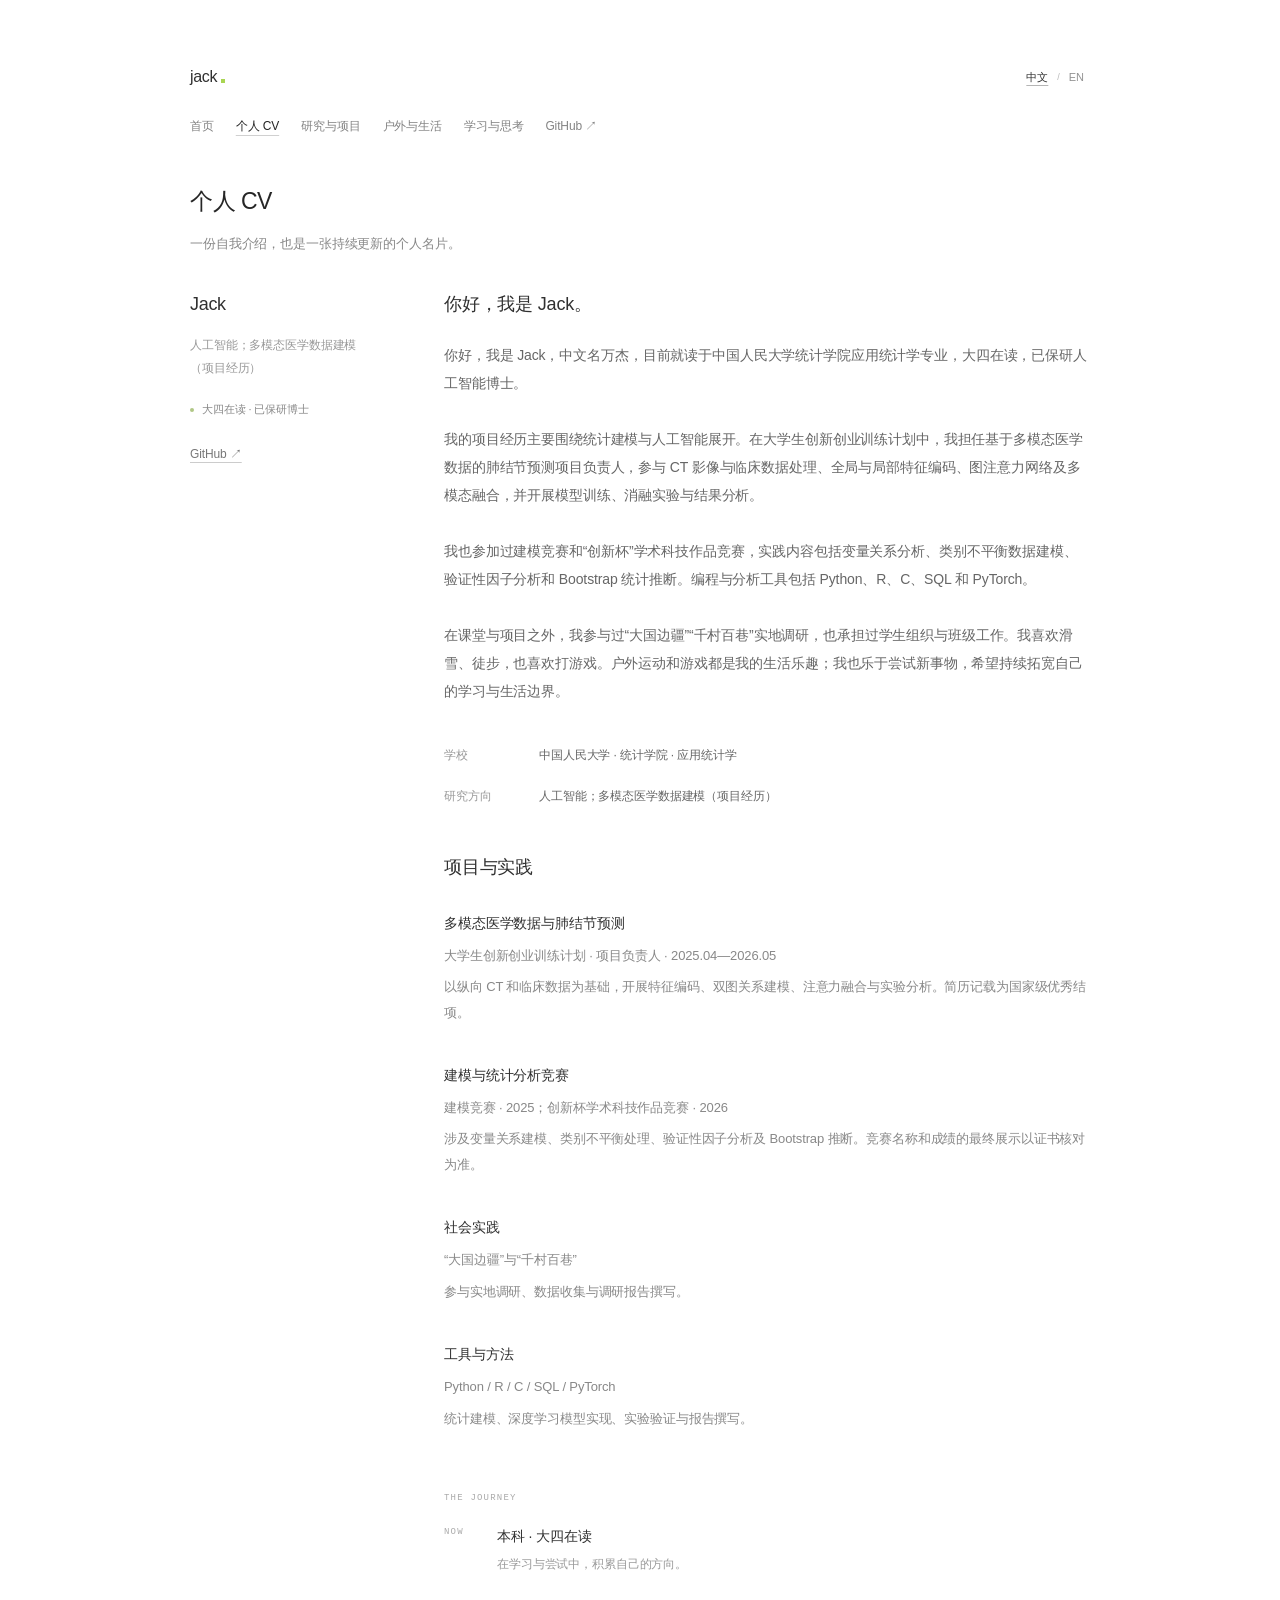
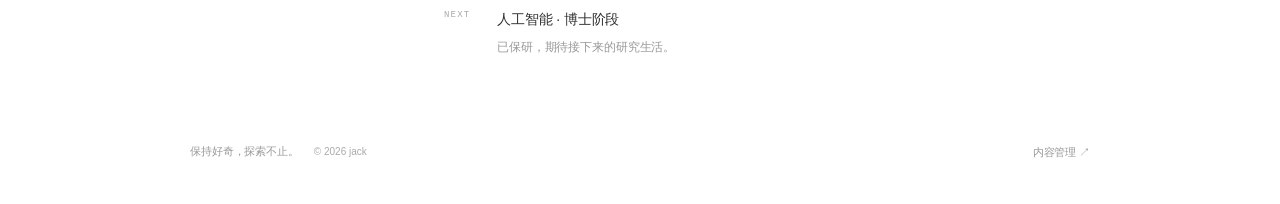
==== commit 5ad7f851: "Rename website to jack" ====
--- a/about.html
+++ b/about.html
@@ -1,8 +1,8 @@
 <!doctype html>
-<html lang="zh-CN"><head><meta charset="utf-8"><meta name="viewport" content="width=device-width,initial-scale=1"><meta name="theme-color" content="#111111"><meta name="description" content="Jack 的个人空间：人工智能、项目实践、户外运动与生活记录。"><title>个人 CV — Jack</title><link rel="icon" href="./favicon.svg" type="image/svg+xml"><link rel="stylesheet" href="./style.css"><link rel="stylesheet" href="./minimal.css"></head><body data-page="about">
+<html lang="zh-CN"><head><meta charset="utf-8"><meta name="viewport" content="width=device-width,initial-scale=1"><meta name="theme-color" content="#111111"><meta name="description" content="jack 的个人空间：人工智能、项目实践、户外运动与生活记录。"><title>个人 CV — jack</title><link rel="icon" href="./favicon.svg" type="image/svg+xml"><link rel="stylesheet" href="./style.css"><link rel="stylesheet" href="./minimal.css"></head><body data-page="about">
 <a class="skip" href="#main"><span data-i18n="跳到正文">跳到正文</span></a><div class="preview-bar" id="preview-bar" hidden><span data-i18n="正在预览本机草稿 · 访客看到的仍是已发布版本">正在预览本机草稿 · 访客看到的仍是已发布版本</span> <a href="./admin.html"><span data-i18n="返回管理台 ↗">返回管理台 ↗</span></a></div>
-<header class="header wrap"><a class="brand" href="./index.html">Jack<span class="brand-dot"></span><small><span data-i18n="个人空间 / PERSONAL SPACE">个人空间 / PERSONAL SPACE</span></small></a><div class="language-switch" role="group" aria-label="Language / 语言"><button type="button" data-language="zh" lang="zh-CN" aria-label="使用中文">中文</button><span aria-hidden="true">/</span><button type="button" data-language="en" lang="en" aria-label="Use English">EN</button></div><button class="menu-toggle" aria-label="展开导航" aria-controls="main-nav" aria-expanded="false">☰</button><nav id="main-nav" aria-label="主要导航"><a href="./index.html"><span data-i18n="首页">首页</span></a><a href="./about.html" aria-current="page"><span data-i18n="个人 CV">个人 CV</span></a><a href="./projects.html"><span data-i18n="研究与项目">研究与项目</span></a><a href="./gallery.html"><span data-i18n="户外与生活">户外与生活</span></a><a href="./notes.html"><span data-i18n="学习与思考">学习与思考</span></a><a href="https://github.com/XJack123" target="_blank" rel="noopener noreferrer" class="github-link">GitHub ↗</a></nav></header>
+<header class="header wrap"><a class="brand" href="./index.html">jack<span class="brand-dot"></span><small><span data-i18n="个人空间 / PERSONAL SPACE">个人空间 / PERSONAL SPACE</span></small></a><div class="language-switch" role="group" aria-label="Language / 语言"><button type="button" data-language="zh" lang="zh-CN" aria-label="使用中文">中文</button><span aria-hidden="true">/</span><button type="button" data-language="en" lang="en" aria-label="Use English">EN</button></div><button class="menu-toggle" aria-label="展开导航" aria-controls="main-nav" aria-expanded="false">☰</button><nav id="main-nav" aria-label="主要导航"><a href="./index.html"><span data-i18n="首页">首页</span></a><a href="./about.html" aria-current="page"><span data-i18n="个人 CV">个人 CV</span></a><a href="./projects.html"><span data-i18n="研究与项目">研究与项目</span></a><a href="./gallery.html"><span data-i18n="户外与生活">户外与生活</span></a><a href="./notes.html"><span data-i18n="学习与思考">学习与思考</span></a><a href="https://github.com/XJack123" target="_blank" rel="noopener noreferrer" class="github-link">GitHub ↗</a></nav></header>
 <main id="main"><section class="page-heading wrap"><p class="mono eyebrow">01 / CURRICULUM VITAE</p><h1 data-i18n="个人 CV">个人 CV</h1><p><span data-i18n="一份自我介绍，也是一张持续更新的个人名片。">一份自我介绍，也是一张持续更新的个人名片。</span></p></section><section class="about-layout wrap"><aside class="identity-card"><div class="avatar" id="avatar"><span>J<span class="lime">.</span></span></div><h2 data-field="name">Jack</h2><p data-field="research"><span data-i18n="人工智能">人工智能</span></p><div class="identity-status"><i class="live-dot"></i> <span data-i18n="大四在读 · 已保研博士">大四在读 · 已保研博士</span></div><a id="about-github" href="https://github.com/XJack123" target="_blank" rel="noopener noreferrer">GitHub ↗</a><a id="email-link" hidden></a></aside><div class="about-text"><p class="mono eyebrow">A LITTLE ABOUT ME</p><h2><span data-i18n="你好，我是">你好，我是</span> <span data-field="name">Jack</span>。</h2><div class="prose" data-field="bio"></div><dl class="profile-details" id="profile-details"></dl><section class="cv-experience"><p class="mono eyebrow">EXPERIENCE & SKILLS</p><h2><span data-i18n="项目与实践">项目与实践</span></h2><article><h3><span data-i18n="多模态医学数据与肺结节预测">多模态医学数据与肺结节预测</span></h3><p><span data-i18n="大学生创新创业训练计划 · 项目负责人 · 2025.04—2026.05">大学生创新创业训练计划 · 项目负责人 · 2025.04—2026.05</span></p><p><span data-i18n="以纵向 CT 和临床数据为基础，开展特征编码、双图关系建模、注意力融合与实验分析。简历记载为国家级优秀结项。">以纵向 CT 和临床数据为基础，开展特征编码、双图关系建模、注意力融合与实验分析。简历记载为国家级优秀结项。</span></p></article><article><h3><span data-i18n="建模与统计分析竞赛">建模与统计分析竞赛</span></h3><p><span data-i18n="建模竞赛 · 2025；创新杯学术科技作品竞赛 · 2026">建模竞赛 · 2025；创新杯学术科技作品竞赛 · 2026</span></p><p><span data-i18n="涉及变量关系建模、类别不平衡处理、验证性因子分析及 Bootstrap 推断。竞赛名称和成绩的最终展示以证书核对为准。">涉及变量关系建模、类别不平衡处理、验证性因子分析及 Bootstrap 推断。竞赛名称和成绩的最终展示以证书核对为准。</span></p></article><article><h3><span data-i18n="社会实践">社会实践</span></h3><p><span data-i18n="“大国边疆”与“千村百巷”">“大国边疆”与“千村百巷”</span></p><p><span data-i18n="参与实地调研、数据收集与调研报告撰写。">参与实地调研、数据收集与调研报告撰写。</span></p></article><article><h3><span data-i18n="工具与方法">工具与方法</span></h3><p>Python / R / C / SQL / PyTorch</p><p><span data-i18n="统计建模、深度学习模型实现、实验验证与报告撰写。">统计建模、深度学习模型实现、实验验证与报告撰写。</span></p></article></section><div class="milestones"><p class="mono eyebrow">THE JOURNEY</p><article><span class="mono">NOW</span><div><h3><span data-i18n="本科 · 大四在读">本科 · 大四在读</span></h3><p><span data-i18n="在学习与尝试中，积累自己的方向。">在学习与尝试中，积累自己的方向。</span></p></div></article><article><span class="mono">NEXT</span><div><h3><span data-i18n="人工智能 · 博士阶段">人工智能 · 博士阶段</span></h3><p><span data-i18n="已保研，期待接下来的研究生活。">已保研，期待接下来的研究生活。</span></p></div></article></div></div></section></main>
-<footer class="footer wrap"><a href="./index.html" class="brand">JACK<span class="brand-dot"></span></a><span><span data-i18n="保持好奇，探索不止。">保持好奇，探索不止。</span><small>© <span id="year">2026</span> JACK</small></span><a href="./admin.html" class="admin-entry"><span data-i18n="内容管理 ↗">内容管理 ↗</span></a></footer>
+<footer class="footer wrap"><a href="./index.html" class="brand">jack<span class="brand-dot"></span></a><span><span data-i18n="保持好奇，探索不止。">保持好奇，探索不止。</span><small>© <span id="year">2026</span> jack</small></span><a href="./admin.html" class="admin-entry"><span data-i18n="内容管理 ↗">内容管理 ↗</span></a></footer>
 <dialog id="lightbox" class="lightbox"><button type="button" class="lightbox-close" aria-label="关闭照片">×</button><img alt=""><p></p></dialog>
-<script src="./site-data.js"></script><script src="./core.js"></script><script src="./i18n.js"></script><script src="./script.js"></script></body></html>+<script src="./site-data.js"></script><script src="./core.js"></script><script src="./i18n.js"></script><script src="./script.js"></script></body></html>
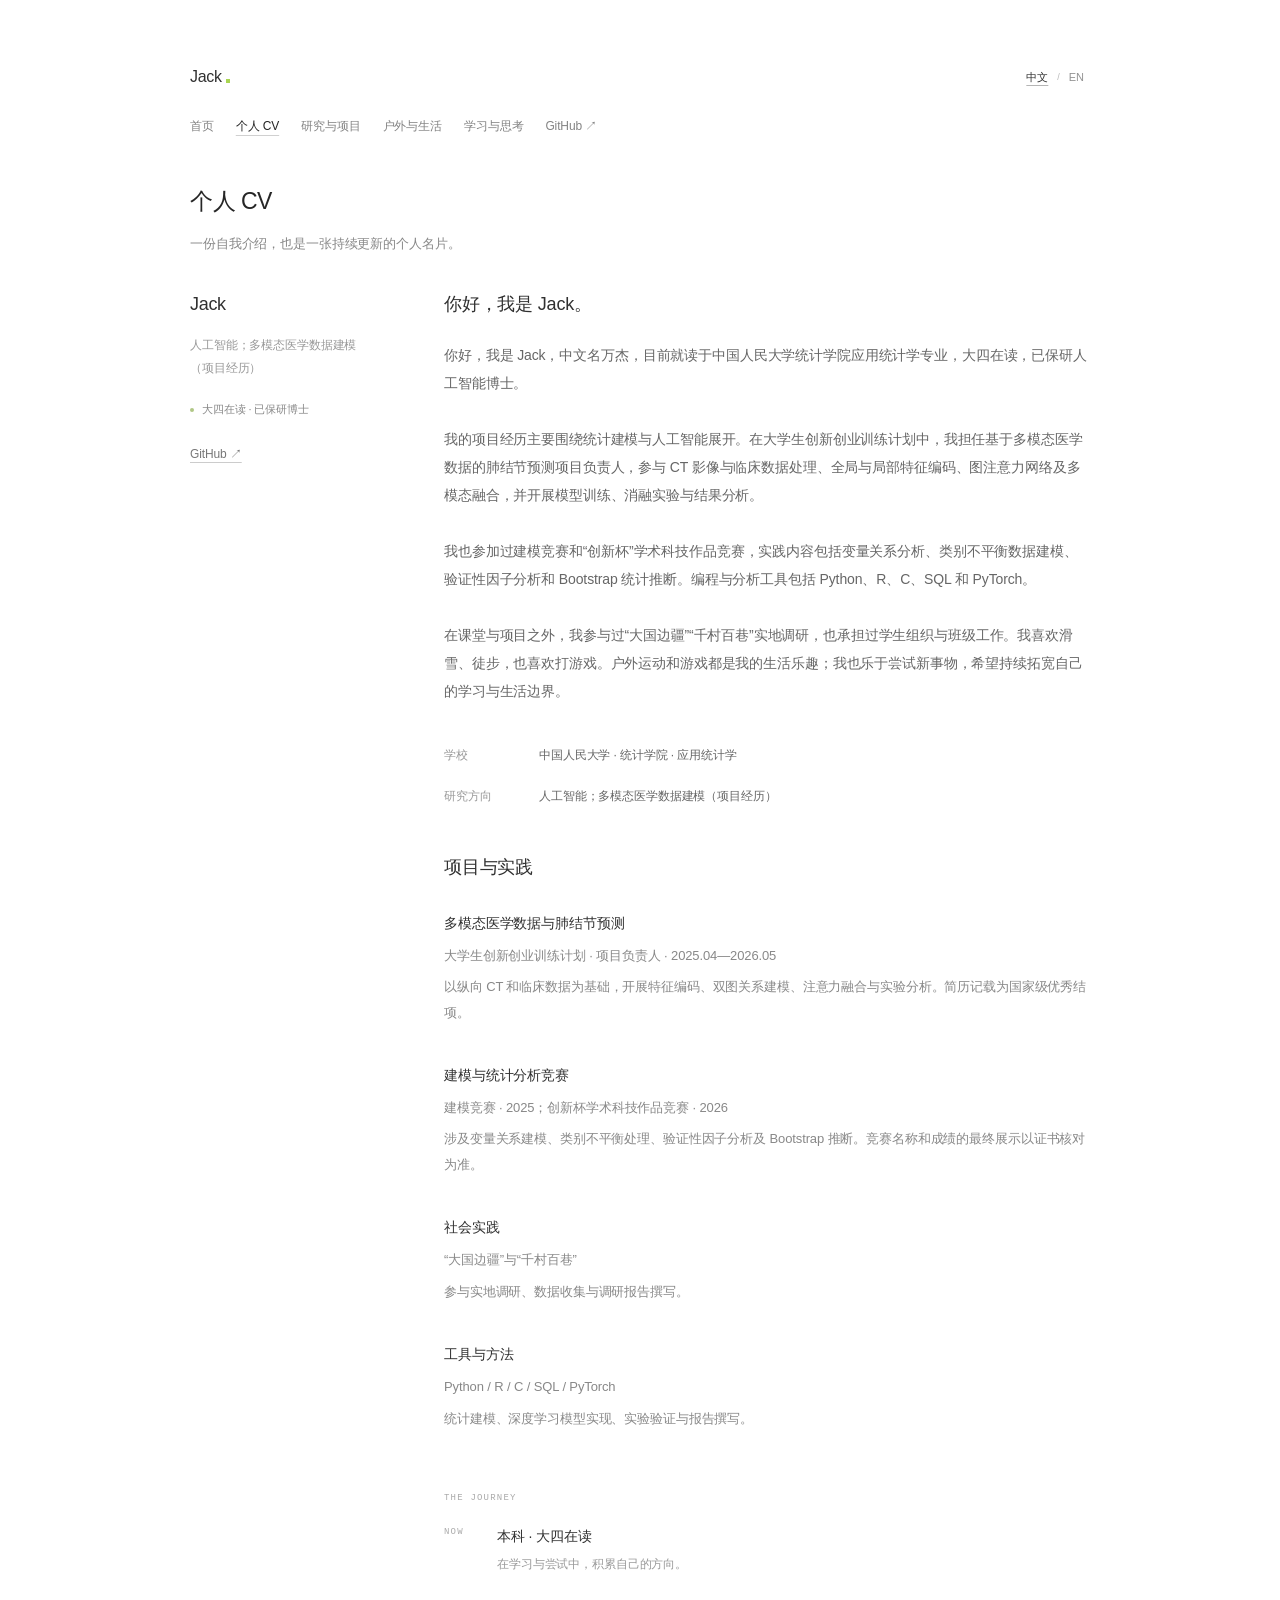
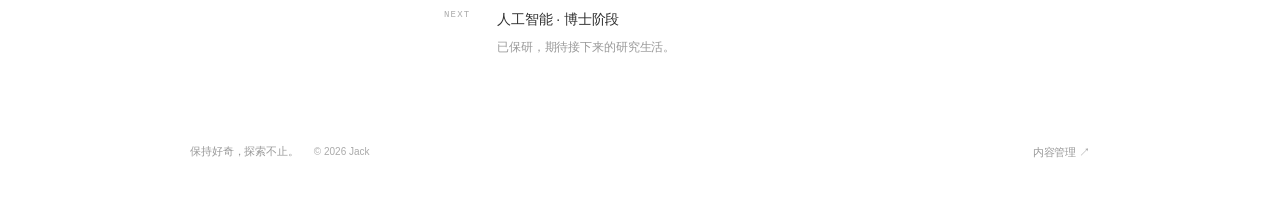
==== commit 750d09cb: "Use Jack as the website display name" ====
--- a/about.html
+++ b/about.html
@@ -1,8 +1,8 @@
 <!doctype html>
-<html lang="zh-CN"><head><meta charset="utf-8"><meta name="viewport" content="width=device-width,initial-scale=1"><meta name="theme-color" content="#111111"><meta name="description" content="jack 的个人空间：人工智能、项目实践、户外运动与生活记录。"><title>个人 CV — jack</title><link rel="icon" href="./favicon.svg" type="image/svg+xml"><link rel="stylesheet" href="./style.css"><link rel="stylesheet" href="./minimal.css"></head><body data-page="about">
+<html lang="zh-CN"><head><meta charset="utf-8"><meta name="viewport" content="width=device-width,initial-scale=1"><meta name="theme-color" content="#111111"><meta name="description" content="Jack 的个人空间：人工智能、项目实践、户外运动与生活记录。"><title>个人 CV — Jack</title><link rel="icon" href="./favicon.svg" type="image/svg+xml"><link rel="stylesheet" href="./style.css"><link rel="stylesheet" href="./minimal.css"></head><body data-page="about">
 <a class="skip" href="#main"><span data-i18n="跳到正文">跳到正文</span></a><div class="preview-bar" id="preview-bar" hidden><span data-i18n="正在预览本机草稿 · 访客看到的仍是已发布版本">正在预览本机草稿 · 访客看到的仍是已发布版本</span> <a href="./admin.html"><span data-i18n="返回管理台 ↗">返回管理台 ↗</span></a></div>
-<header class="header wrap"><a class="brand" href="./index.html">jack<span class="brand-dot"></span><small><span data-i18n="个人空间 / PERSONAL SPACE">个人空间 / PERSONAL SPACE</span></small></a><div class="language-switch" role="group" aria-label="Language / 语言"><button type="button" data-language="zh" lang="zh-CN" aria-label="使用中文">中文</button><span aria-hidden="true">/</span><button type="button" data-language="en" lang="en" aria-label="Use English">EN</button></div><button class="menu-toggle" aria-label="展开导航" aria-controls="main-nav" aria-expanded="false">☰</button><nav id="main-nav" aria-label="主要导航"><a href="./index.html"><span data-i18n="首页">首页</span></a><a href="./about.html" aria-current="page"><span data-i18n="个人 CV">个人 CV</span></a><a href="./projects.html"><span data-i18n="研究与项目">研究与项目</span></a><a href="./gallery.html"><span data-i18n="户外与生活">户外与生活</span></a><a href="./notes.html"><span data-i18n="学习与思考">学习与思考</span></a><a href="https://github.com/XJack123" target="_blank" rel="noopener noreferrer" class="github-link">GitHub ↗</a></nav></header>
+<header class="header wrap"><a class="brand" href="./index.html">Jack<span class="brand-dot"></span><small><span data-i18n="个人空间 / PERSONAL SPACE">个人空间 / PERSONAL SPACE</span></small></a><div class="language-switch" role="group" aria-label="Language / 语言"><button type="button" data-language="zh" lang="zh-CN" aria-label="使用中文">中文</button><span aria-hidden="true">/</span><button type="button" data-language="en" lang="en" aria-label="Use English">EN</button></div><button class="menu-toggle" aria-label="展开导航" aria-controls="main-nav" aria-expanded="false">☰</button><nav id="main-nav" aria-label="主要导航"><a href="./index.html"><span data-i18n="首页">首页</span></a><a href="./about.html" aria-current="page"><span data-i18n="个人 CV">个人 CV</span></a><a href="./projects.html"><span data-i18n="研究与项目">研究与项目</span></a><a href="./gallery.html"><span data-i18n="户外与生活">户外与生活</span></a><a href="./notes.html"><span data-i18n="学习与思考">学习与思考</span></a><a href="https://github.com/XJack123" target="_blank" rel="noopener noreferrer" class="github-link">GitHub ↗</a></nav></header>
 <main id="main"><section class="page-heading wrap"><p class="mono eyebrow">01 / CURRICULUM VITAE</p><h1 data-i18n="个人 CV">个人 CV</h1><p><span data-i18n="一份自我介绍，也是一张持续更新的个人名片。">一份自我介绍，也是一张持续更新的个人名片。</span></p></section><section class="about-layout wrap"><aside class="identity-card"><div class="avatar" id="avatar"><span>J<span class="lime">.</span></span></div><h2 data-field="name">Jack</h2><p data-field="research"><span data-i18n="人工智能">人工智能</span></p><div class="identity-status"><i class="live-dot"></i> <span data-i18n="大四在读 · 已保研博士">大四在读 · 已保研博士</span></div><a id="about-github" href="https://github.com/XJack123" target="_blank" rel="noopener noreferrer">GitHub ↗</a><a id="email-link" hidden></a></aside><div class="about-text"><p class="mono eyebrow">A LITTLE ABOUT ME</p><h2><span data-i18n="你好，我是">你好，我是</span> <span data-field="name">Jack</span>。</h2><div class="prose" data-field="bio"></div><dl class="profile-details" id="profile-details"></dl><section class="cv-experience"><p class="mono eyebrow">EXPERIENCE & SKILLS</p><h2><span data-i18n="项目与实践">项目与实践</span></h2><article><h3><span data-i18n="多模态医学数据与肺结节预测">多模态医学数据与肺结节预测</span></h3><p><span data-i18n="大学生创新创业训练计划 · 项目负责人 · 2025.04—2026.05">大学生创新创业训练计划 · 项目负责人 · 2025.04—2026.05</span></p><p><span data-i18n="以纵向 CT 和临床数据为基础，开展特征编码、双图关系建模、注意力融合与实验分析。简历记载为国家级优秀结项。">以纵向 CT 和临床数据为基础，开展特征编码、双图关系建模、注意力融合与实验分析。简历记载为国家级优秀结项。</span></p></article><article><h3><span data-i18n="建模与统计分析竞赛">建模与统计分析竞赛</span></h3><p><span data-i18n="建模竞赛 · 2025；创新杯学术科技作品竞赛 · 2026">建模竞赛 · 2025；创新杯学术科技作品竞赛 · 2026</span></p><p><span data-i18n="涉及变量关系建模、类别不平衡处理、验证性因子分析及 Bootstrap 推断。竞赛名称和成绩的最终展示以证书核对为准。">涉及变量关系建模、类别不平衡处理、验证性因子分析及 Bootstrap 推断。竞赛名称和成绩的最终展示以证书核对为准。</span></p></article><article><h3><span data-i18n="社会实践">社会实践</span></h3><p><span data-i18n="“大国边疆”与“千村百巷”">“大国边疆”与“千村百巷”</span></p><p><span data-i18n="参与实地调研、数据收集与调研报告撰写。">参与实地调研、数据收集与调研报告撰写。</span></p></article><article><h3><span data-i18n="工具与方法">工具与方法</span></h3><p>Python / R / C / SQL / PyTorch</p><p><span data-i18n="统计建模、深度学习模型实现、实验验证与报告撰写。">统计建模、深度学习模型实现、实验验证与报告撰写。</span></p></article></section><div class="milestones"><p class="mono eyebrow">THE JOURNEY</p><article><span class="mono">NOW</span><div><h3><span data-i18n="本科 · 大四在读">本科 · 大四在读</span></h3><p><span data-i18n="在学习与尝试中，积累自己的方向。">在学习与尝试中，积累自己的方向。</span></p></div></article><article><span class="mono">NEXT</span><div><h3><span data-i18n="人工智能 · 博士阶段">人工智能 · 博士阶段</span></h3><p><span data-i18n="已保研，期待接下来的研究生活。">已保研，期待接下来的研究生活。</span></p></div></article></div></div></section></main>
-<footer class="footer wrap"><a href="./index.html" class="brand">jack<span class="brand-dot"></span></a><span><span data-i18n="保持好奇，探索不止。">保持好奇，探索不止。</span><small>© <span id="year">2026</span> jack</small></span><a href="./admin.html" class="admin-entry"><span data-i18n="内容管理 ↗">内容管理 ↗</span></a></footer>
+<footer class="footer wrap"><a href="./index.html" class="brand">Jack<span class="brand-dot"></span></a><span><span data-i18n="保持好奇，探索不止。">保持好奇，探索不止。</span><small>© <span id="year">2026</span> Jack</small></span><a href="./admin.html" class="admin-entry"><span data-i18n="内容管理 ↗">内容管理 ↗</span></a></footer>
 <dialog id="lightbox" class="lightbox"><button type="button" class="lightbox-close" aria-label="关闭照片">×</button><img alt=""><p></p></dialog>
-<script src="./site-data.js"></script><script src="./core.js"></script><script src="./i18n.js"></script><script src="./script.js"></script></body></html>
+<script src="./site-data.js"></script><script src="./core.js"></script><script src="./i18n.js?v=Jack-20261015-r2"></script><script src="./script.js?v=Jack-20261015-r2"></script></body></html>
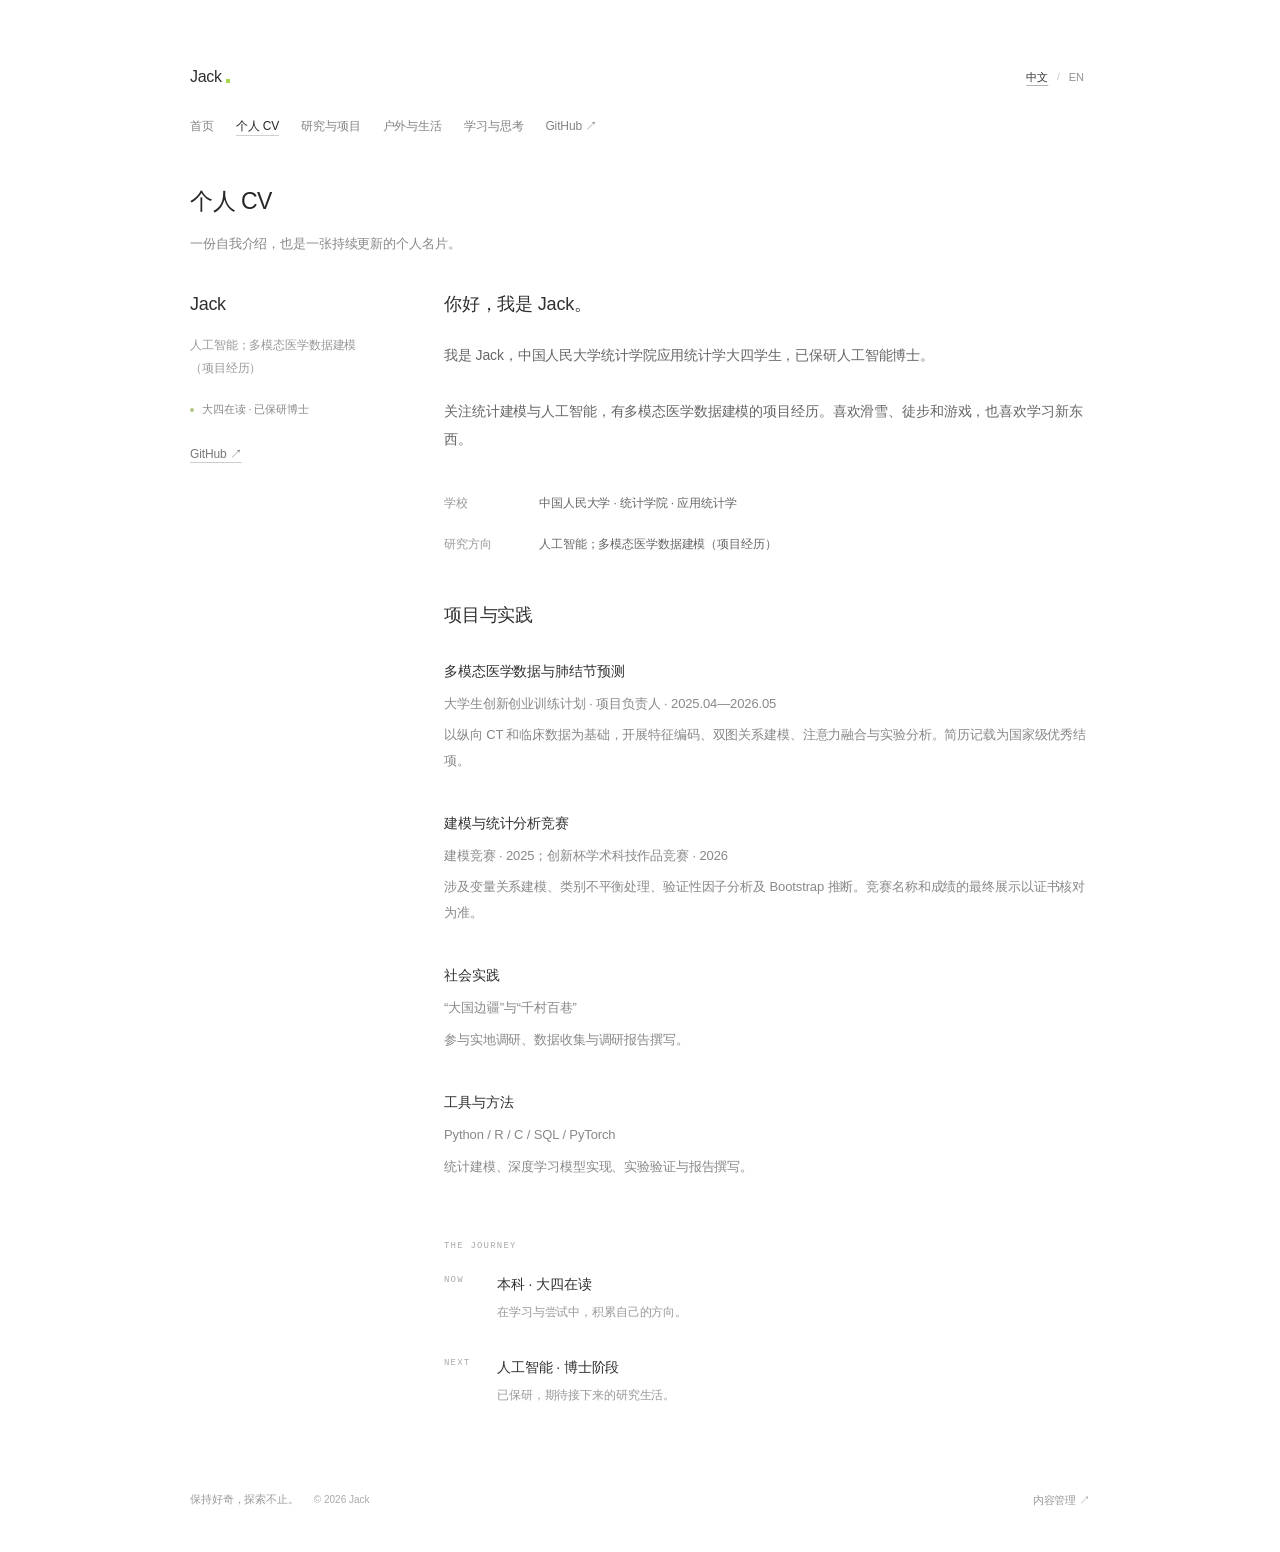
==== commit c472283b: "Simplify introductions and use Jack only" ====
--- a/about.html
+++ b/about.html
@@ -5,4 +5,4 @@
 <main id="main"><section class="page-heading wrap"><p class="mono eyebrow">01 / CURRICULUM VITAE</p><h1 data-i18n="个人 CV">个人 CV</h1><p><span data-i18n="一份自我介绍，也是一张持续更新的个人名片。">一份自我介绍，也是一张持续更新的个人名片。</span></p></section><section class="about-layout wrap"><aside class="identity-card"><div class="avatar" id="avatar"><span>J<span class="lime">.</span></span></div><h2 data-field="name">Jack</h2><p data-field="research"><span data-i18n="人工智能">人工智能</span></p><div class="identity-status"><i class="live-dot"></i> <span data-i18n="大四在读 · 已保研博士">大四在读 · 已保研博士</span></div><a id="about-github" href="https://github.com/XJack123" target="_blank" rel="noopener noreferrer">GitHub ↗</a><a id="email-link" hidden></a></aside><div class="about-text"><p class="mono eyebrow">A LITTLE ABOUT ME</p><h2><span data-i18n="你好，我是">你好，我是</span> <span data-field="name">Jack</span>。</h2><div class="prose" data-field="bio"></div><dl class="profile-details" id="profile-details"></dl><section class="cv-experience"><p class="mono eyebrow">EXPERIENCE & SKILLS</p><h2><span data-i18n="项目与实践">项目与实践</span></h2><article><h3><span data-i18n="多模态医学数据与肺结节预测">多模态医学数据与肺结节预测</span></h3><p><span data-i18n="大学生创新创业训练计划 · 项目负责人 · 2025.04—2026.05">大学生创新创业训练计划 · 项目负责人 · 2025.04—2026.05</span></p><p><span data-i18n="以纵向 CT 和临床数据为基础，开展特征编码、双图关系建模、注意力融合与实验分析。简历记载为国家级优秀结项。">以纵向 CT 和临床数据为基础，开展特征编码、双图关系建模、注意力融合与实验分析。简历记载为国家级优秀结项。</span></p></article><article><h3><span data-i18n="建模与统计分析竞赛">建模与统计分析竞赛</span></h3><p><span data-i18n="建模竞赛 · 2025；创新杯学术科技作品竞赛 · 2026">建模竞赛 · 2025；创新杯学术科技作品竞赛 · 2026</span></p><p><span data-i18n="涉及变量关系建模、类别不平衡处理、验证性因子分析及 Bootstrap 推断。竞赛名称和成绩的最终展示以证书核对为准。">涉及变量关系建模、类别不平衡处理、验证性因子分析及 Bootstrap 推断。竞赛名称和成绩的最终展示以证书核对为准。</span></p></article><article><h3><span data-i18n="社会实践">社会实践</span></h3><p><span data-i18n="“大国边疆”与“千村百巷”">“大国边疆”与“千村百巷”</span></p><p><span data-i18n="参与实地调研、数据收集与调研报告撰写。">参与实地调研、数据收集与调研报告撰写。</span></p></article><article><h3><span data-i18n="工具与方法">工具与方法</span></h3><p>Python / R / C / SQL / PyTorch</p><p><span data-i18n="统计建模、深度学习模型实现、实验验证与报告撰写。">统计建模、深度学习模型实现、实验验证与报告撰写。</span></p></article></section><div class="milestones"><p class="mono eyebrow">THE JOURNEY</p><article><span class="mono">NOW</span><div><h3><span data-i18n="本科 · 大四在读">本科 · 大四在读</span></h3><p><span data-i18n="在学习与尝试中，积累自己的方向。">在学习与尝试中，积累自己的方向。</span></p></div></article><article><span class="mono">NEXT</span><div><h3><span data-i18n="人工智能 · 博士阶段">人工智能 · 博士阶段</span></h3><p><span data-i18n="已保研，期待接下来的研究生活。">已保研，期待接下来的研究生活。</span></p></div></article></div></div></section></main>
 <footer class="footer wrap"><a href="./index.html" class="brand">Jack<span class="brand-dot"></span></a><span><span data-i18n="保持好奇，探索不止。">保持好奇，探索不止。</span><small>© <span id="year">2026</span> Jack</small></span><a href="./admin.html" class="admin-entry"><span data-i18n="内容管理 ↗">内容管理 ↗</span></a></footer>
 <dialog id="lightbox" class="lightbox"><button type="button" class="lightbox-close" aria-label="关闭照片">×</button><img alt=""><p></p></dialog>
-<script src="./site-data.js"></script><script src="./core.js"></script><script src="./i18n.js?v=Jack-20261015-r2"></script><script src="./script.js?v=Jack-20261015-r2"></script></body></html>
+<script src="./site-data.js?v=profile-20261015"></script><script src="./core.js"></script><script src="./i18n.js?v=Jack-20261015-r2"></script><script src="./script.js?v=Jack-20261015-r2"></script></body></html>
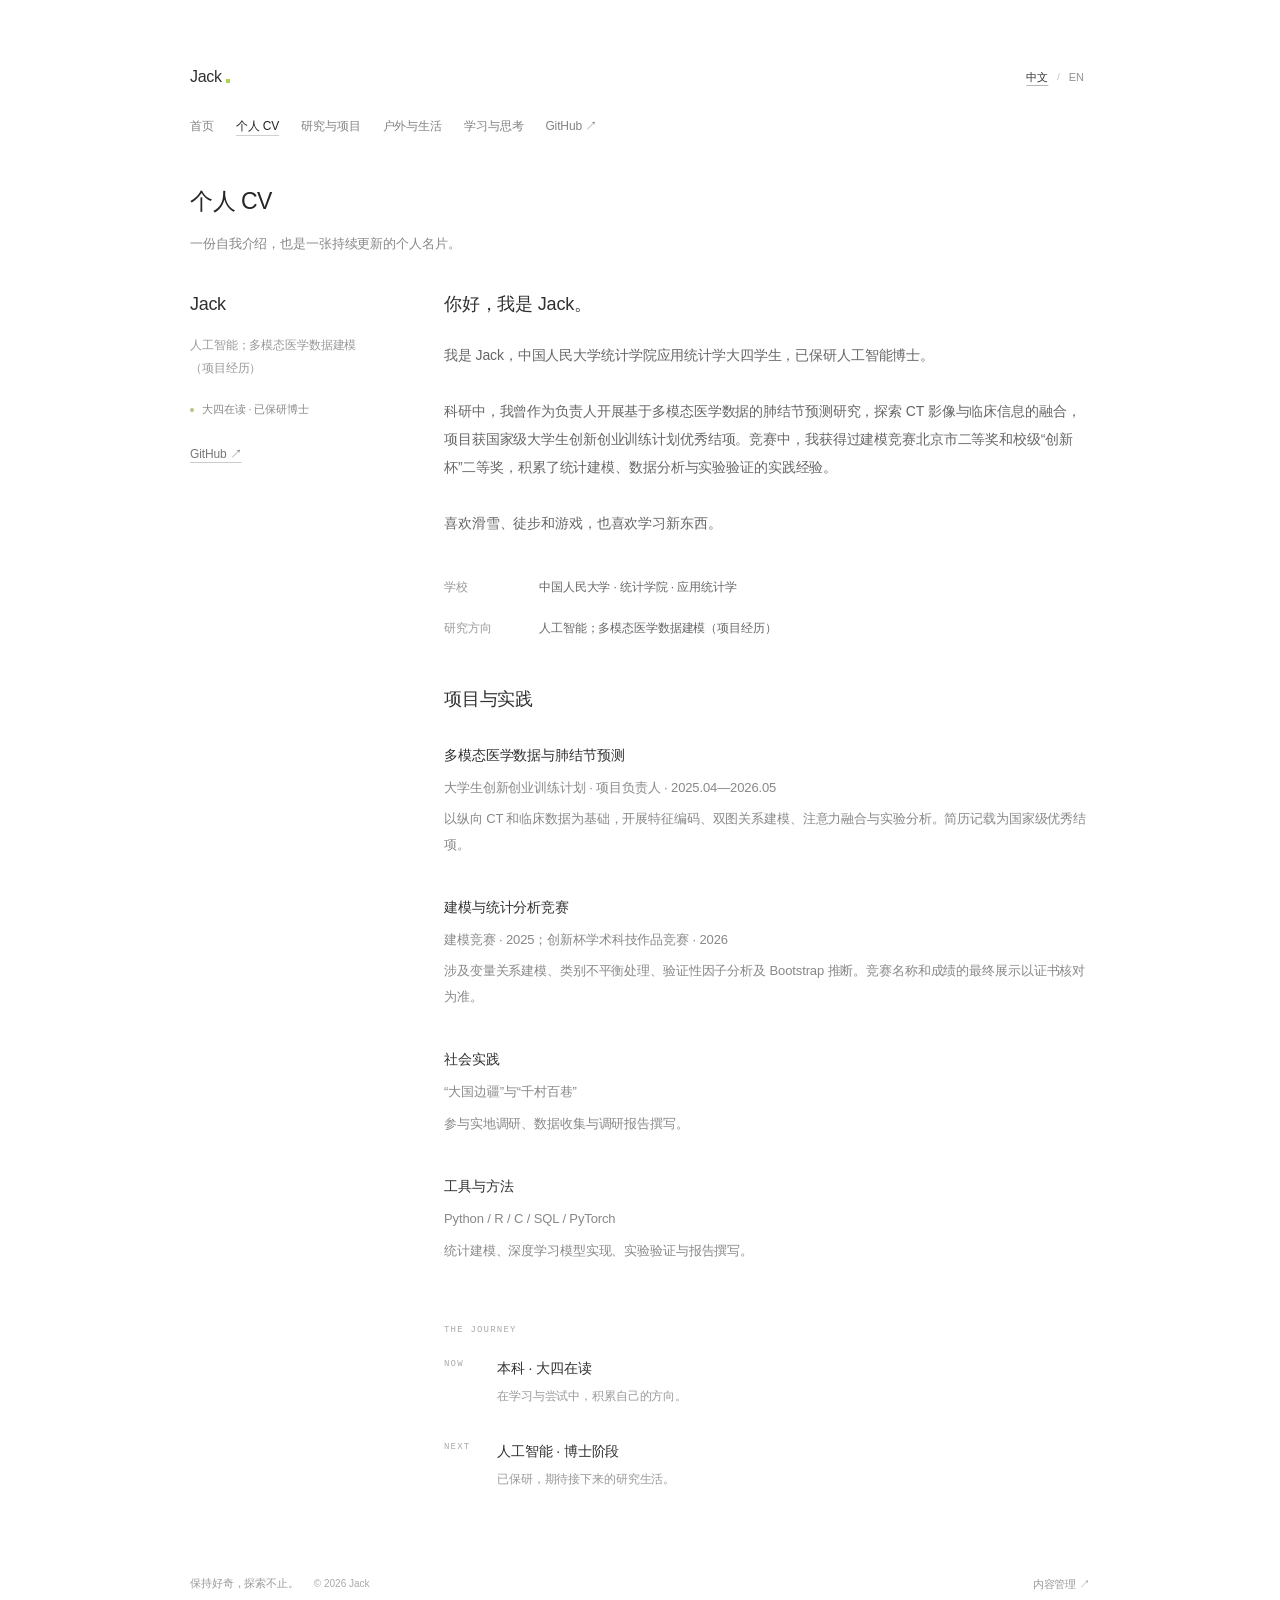
==== commit d7751f09: "Add concise research and competition experience" ====
--- a/about.html
+++ b/about.html
@@ -5,4 +5,4 @@
 <main id="main"><section class="page-heading wrap"><p class="mono eyebrow">01 / CURRICULUM VITAE</p><h1 data-i18n="个人 CV">个人 CV</h1><p><span data-i18n="一份自我介绍，也是一张持续更新的个人名片。">一份自我介绍，也是一张持续更新的个人名片。</span></p></section><section class="about-layout wrap"><aside class="identity-card"><div class="avatar" id="avatar"><span>J<span class="lime">.</span></span></div><h2 data-field="name">Jack</h2><p data-field="research"><span data-i18n="人工智能">人工智能</span></p><div class="identity-status"><i class="live-dot"></i> <span data-i18n="大四在读 · 已保研博士">大四在读 · 已保研博士</span></div><a id="about-github" href="https://github.com/XJack123" target="_blank" rel="noopener noreferrer">GitHub ↗</a><a id="email-link" hidden></a></aside><div class="about-text"><p class="mono eyebrow">A LITTLE ABOUT ME</p><h2><span data-i18n="你好，我是">你好，我是</span> <span data-field="name">Jack</span>。</h2><div class="prose" data-field="bio"></div><dl class="profile-details" id="profile-details"></dl><section class="cv-experience"><p class="mono eyebrow">EXPERIENCE & SKILLS</p><h2><span data-i18n="项目与实践">项目与实践</span></h2><article><h3><span data-i18n="多模态医学数据与肺结节预测">多模态医学数据与肺结节预测</span></h3><p><span data-i18n="大学生创新创业训练计划 · 项目负责人 · 2025.04—2026.05">大学生创新创业训练计划 · 项目负责人 · 2025.04—2026.05</span></p><p><span data-i18n="以纵向 CT 和临床数据为基础，开展特征编码、双图关系建模、注意力融合与实验分析。简历记载为国家级优秀结项。">以纵向 CT 和临床数据为基础，开展特征编码、双图关系建模、注意力融合与实验分析。简历记载为国家级优秀结项。</span></p></article><article><h3><span data-i18n="建模与统计分析竞赛">建模与统计分析竞赛</span></h3><p><span data-i18n="建模竞赛 · 2025；创新杯学术科技作品竞赛 · 2026">建模竞赛 · 2025；创新杯学术科技作品竞赛 · 2026</span></p><p><span data-i18n="涉及变量关系建模、类别不平衡处理、验证性因子分析及 Bootstrap 推断。竞赛名称和成绩的最终展示以证书核对为准。">涉及变量关系建模、类别不平衡处理、验证性因子分析及 Bootstrap 推断。竞赛名称和成绩的最终展示以证书核对为准。</span></p></article><article><h3><span data-i18n="社会实践">社会实践</span></h3><p><span data-i18n="“大国边疆”与“千村百巷”">“大国边疆”与“千村百巷”</span></p><p><span data-i18n="参与实地调研、数据收集与调研报告撰写。">参与实地调研、数据收集与调研报告撰写。</span></p></article><article><h3><span data-i18n="工具与方法">工具与方法</span></h3><p>Python / R / C / SQL / PyTorch</p><p><span data-i18n="统计建模、深度学习模型实现、实验验证与报告撰写。">统计建模、深度学习模型实现、实验验证与报告撰写。</span></p></article></section><div class="milestones"><p class="mono eyebrow">THE JOURNEY</p><article><span class="mono">NOW</span><div><h3><span data-i18n="本科 · 大四在读">本科 · 大四在读</span></h3><p><span data-i18n="在学习与尝试中，积累自己的方向。">在学习与尝试中，积累自己的方向。</span></p></div></article><article><span class="mono">NEXT</span><div><h3><span data-i18n="人工智能 · 博士阶段">人工智能 · 博士阶段</span></h3><p><span data-i18n="已保研，期待接下来的研究生活。">已保研，期待接下来的研究生活。</span></p></div></article></div></div></section></main>
 <footer class="footer wrap"><a href="./index.html" class="brand">Jack<span class="brand-dot"></span></a><span><span data-i18n="保持好奇，探索不止。">保持好奇，探索不止。</span><small>© <span id="year">2026</span> Jack</small></span><a href="./admin.html" class="admin-entry"><span data-i18n="内容管理 ↗">内容管理 ↗</span></a></footer>
 <dialog id="lightbox" class="lightbox"><button type="button" class="lightbox-close" aria-label="关闭照片">×</button><img alt=""><p></p></dialog>
-<script src="./site-data.js?v=profile-20261015"></script><script src="./core.js"></script><script src="./i18n.js?v=Jack-20261015-r2"></script><script src="./script.js?v=Jack-20261015-r2"></script></body></html>
+<script src="./site-data.js?v=research-20261015"></script><script src="./core.js"></script><script src="./i18n.js?v=Jack-20261015-r2"></script><script src="./script.js?v=Jack-20261015-r2"></script></body></html>
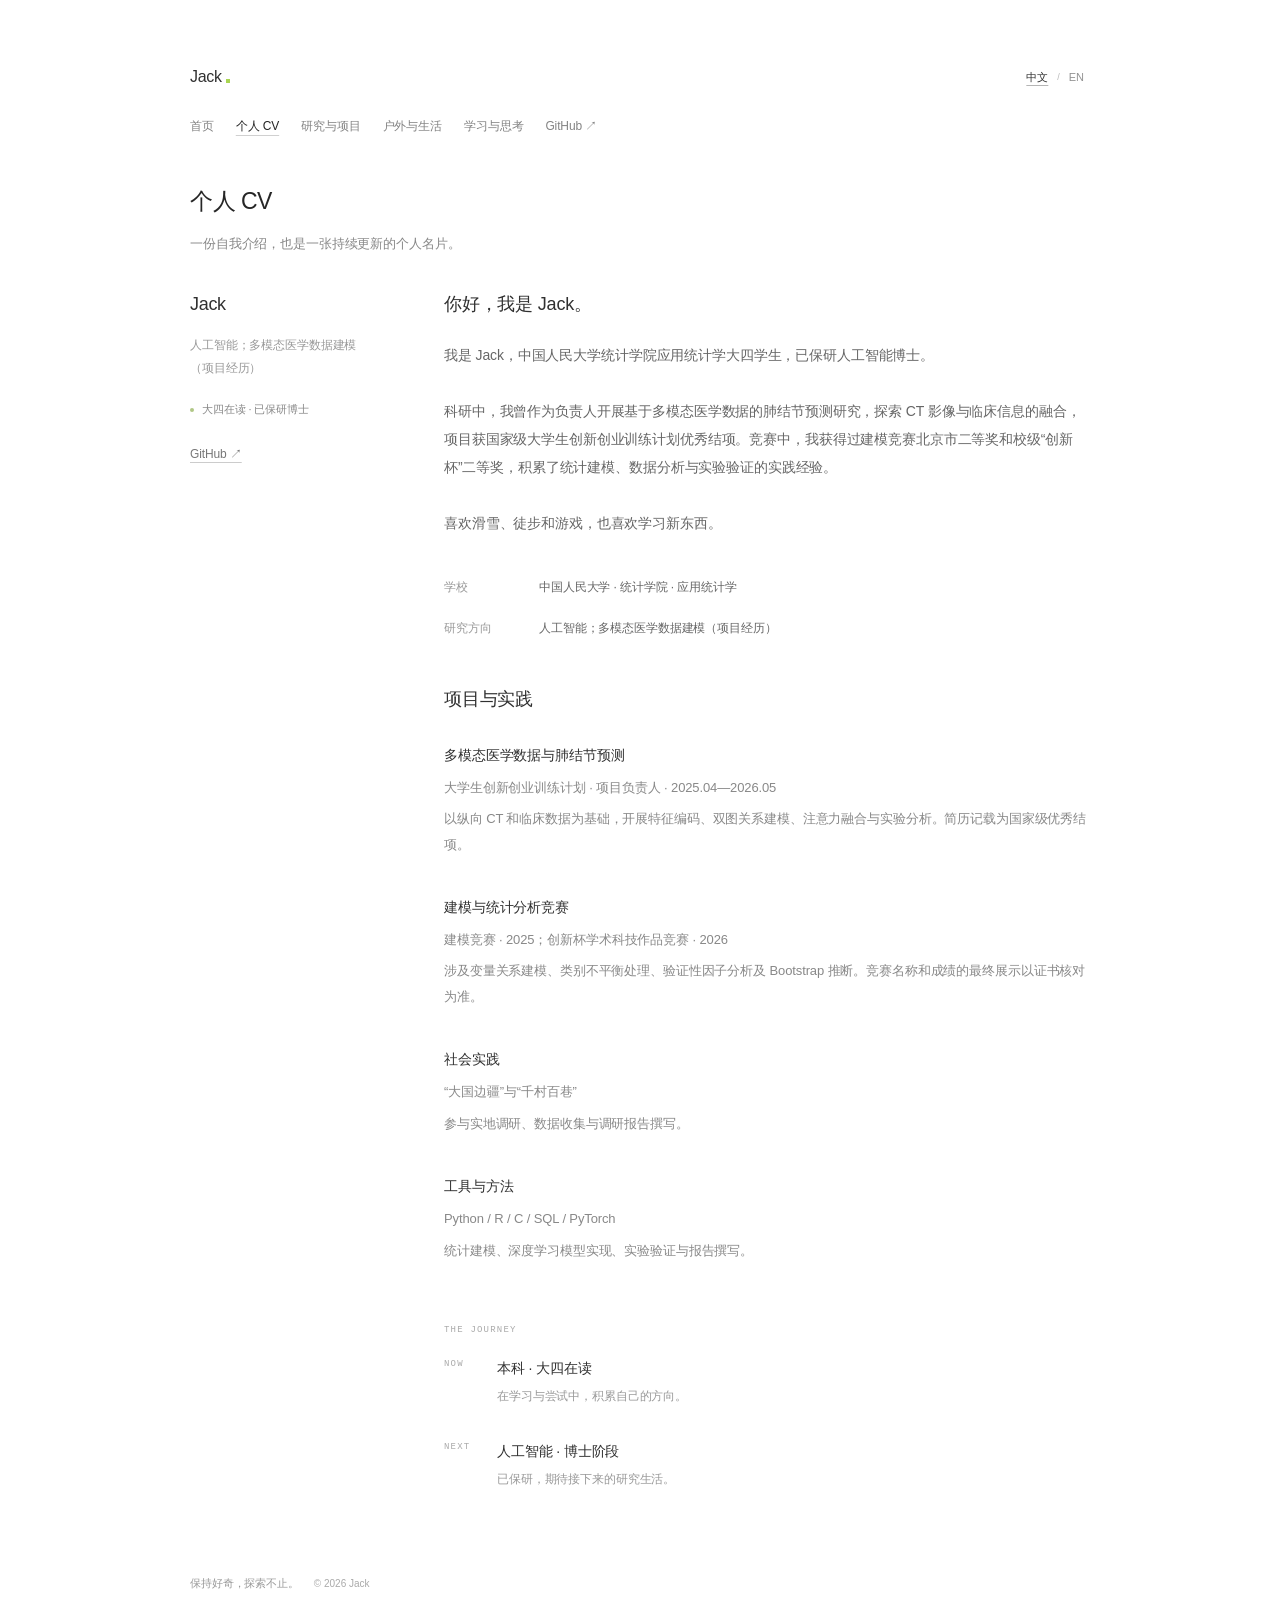
==== commit 4577deaa: "Remove public admin entry; manage content locally" ====
--- a/about.html
+++ b/about.html
@@ -1,8 +1,8 @@
 <!doctype html>
 <html lang="zh-CN"><head><meta charset="utf-8"><meta name="viewport" content="width=device-width,initial-scale=1"><meta name="theme-color" content="#111111"><meta name="description" content="Jack 的个人空间：人工智能、项目实践、户外运动与生活记录。"><title>个人 CV — Jack</title><link rel="icon" href="./favicon.svg" type="image/svg+xml"><link rel="stylesheet" href="./style.css"><link rel="stylesheet" href="./minimal.css"></head><body data-page="about">
-<a class="skip" href="#main"><span data-i18n="跳到正文">跳到正文</span></a><div class="preview-bar" id="preview-bar" hidden><span data-i18n="正在预览本机草稿 · 访客看到的仍是已发布版本">正在预览本机草稿 · 访客看到的仍是已发布版本</span> <a href="./admin.html"><span data-i18n="返回管理台 ↗">返回管理台 ↗</span></a></div>
+<a class="skip" href="#main"><span data-i18n="跳到正文">跳到正文</span></a><div class="preview-bar" id="preview-bar" hidden><span data-i18n="正在预览本机草稿 · 访客看到的仍是已发布版本">正在预览本机草稿 · 访客看到的仍是已发布版本</span> </div>
 <header class="header wrap"><a class="brand" href="./index.html">Jack<span class="brand-dot"></span><small><span data-i18n="个人空间 / PERSONAL SPACE">个人空间 / PERSONAL SPACE</span></small></a><div class="language-switch" role="group" aria-label="Language / 语言"><button type="button" data-language="zh" lang="zh-CN" aria-label="使用中文">中文</button><span aria-hidden="true">/</span><button type="button" data-language="en" lang="en" aria-label="Use English">EN</button></div><button class="menu-toggle" aria-label="展开导航" aria-controls="main-nav" aria-expanded="false">☰</button><nav id="main-nav" aria-label="主要导航"><a href="./index.html"><span data-i18n="首页">首页</span></a><a href="./about.html" aria-current="page"><span data-i18n="个人 CV">个人 CV</span></a><a href="./projects.html"><span data-i18n="研究与项目">研究与项目</span></a><a href="./gallery.html"><span data-i18n="户外与生活">户外与生活</span></a><a href="./notes.html"><span data-i18n="学习与思考">学习与思考</span></a><a href="https://github.com/XJack123" target="_blank" rel="noopener noreferrer" class="github-link">GitHub ↗</a></nav></header>
 <main id="main"><section class="page-heading wrap"><p class="mono eyebrow">01 / CURRICULUM VITAE</p><h1 data-i18n="个人 CV">个人 CV</h1><p><span data-i18n="一份自我介绍，也是一张持续更新的个人名片。">一份自我介绍，也是一张持续更新的个人名片。</span></p></section><section class="about-layout wrap"><aside class="identity-card"><div class="avatar" id="avatar"><span>J<span class="lime">.</span></span></div><h2 data-field="name">Jack</h2><p data-field="research"><span data-i18n="人工智能">人工智能</span></p><div class="identity-status"><i class="live-dot"></i> <span data-i18n="大四在读 · 已保研博士">大四在读 · 已保研博士</span></div><a id="about-github" href="https://github.com/XJack123" target="_blank" rel="noopener noreferrer">GitHub ↗</a><a id="email-link" hidden></a></aside><div class="about-text"><p class="mono eyebrow">A LITTLE ABOUT ME</p><h2><span data-i18n="你好，我是">你好，我是</span> <span data-field="name">Jack</span>。</h2><div class="prose" data-field="bio"></div><dl class="profile-details" id="profile-details"></dl><section class="cv-experience"><p class="mono eyebrow">EXPERIENCE & SKILLS</p><h2><span data-i18n="项目与实践">项目与实践</span></h2><article><h3><span data-i18n="多模态医学数据与肺结节预测">多模态医学数据与肺结节预测</span></h3><p><span data-i18n="大学生创新创业训练计划 · 项目负责人 · 2025.04—2026.05">大学生创新创业训练计划 · 项目负责人 · 2025.04—2026.05</span></p><p><span data-i18n="以纵向 CT 和临床数据为基础，开展特征编码、双图关系建模、注意力融合与实验分析。简历记载为国家级优秀结项。">以纵向 CT 和临床数据为基础，开展特征编码、双图关系建模、注意力融合与实验分析。简历记载为国家级优秀结项。</span></p></article><article><h3><span data-i18n="建模与统计分析竞赛">建模与统计分析竞赛</span></h3><p><span data-i18n="建模竞赛 · 2025；创新杯学术科技作品竞赛 · 2026">建模竞赛 · 2025；创新杯学术科技作品竞赛 · 2026</span></p><p><span data-i18n="涉及变量关系建模、类别不平衡处理、验证性因子分析及 Bootstrap 推断。竞赛名称和成绩的最终展示以证书核对为准。">涉及变量关系建模、类别不平衡处理、验证性因子分析及 Bootstrap 推断。竞赛名称和成绩的最终展示以证书核对为准。</span></p></article><article><h3><span data-i18n="社会实践">社会实践</span></h3><p><span data-i18n="“大国边疆”与“千村百巷”">“大国边疆”与“千村百巷”</span></p><p><span data-i18n="参与实地调研、数据收集与调研报告撰写。">参与实地调研、数据收集与调研报告撰写。</span></p></article><article><h3><span data-i18n="工具与方法">工具与方法</span></h3><p>Python / R / C / SQL / PyTorch</p><p><span data-i18n="统计建模、深度学习模型实现、实验验证与报告撰写。">统计建模、深度学习模型实现、实验验证与报告撰写。</span></p></article></section><div class="milestones"><p class="mono eyebrow">THE JOURNEY</p><article><span class="mono">NOW</span><div><h3><span data-i18n="本科 · 大四在读">本科 · 大四在读</span></h3><p><span data-i18n="在学习与尝试中，积累自己的方向。">在学习与尝试中，积累自己的方向。</span></p></div></article><article><span class="mono">NEXT</span><div><h3><span data-i18n="人工智能 · 博士阶段">人工智能 · 博士阶段</span></h3><p><span data-i18n="已保研，期待接下来的研究生活。">已保研，期待接下来的研究生活。</span></p></div></article></div></div></section></main>
-<footer class="footer wrap"><a href="./index.html" class="brand">Jack<span class="brand-dot"></span></a><span><span data-i18n="保持好奇，探索不止。">保持好奇，探索不止。</span><small>© <span id="year">2026</span> Jack</small></span><a href="./admin.html" class="admin-entry"><span data-i18n="内容管理 ↗">内容管理 ↗</span></a></footer>
+<footer class="footer wrap"><a href="./index.html" class="brand">Jack<span class="brand-dot"></span></a><span><span data-i18n="保持好奇，探索不止。">保持好奇，探索不止。</span><small>© <span id="year">2026</span> Jack</small></span></footer>
 <dialog id="lightbox" class="lightbox"><button type="button" class="lightbox-close" aria-label="关闭照片">×</button><img alt=""><p></p></dialog>
 <script src="./site-data.js?v=research-20261015"></script><script src="./core.js"></script><script src="./i18n.js?v=Jack-20261015-r2"></script><script src="./script.js?v=Jack-20261015-r2"></script></body></html>
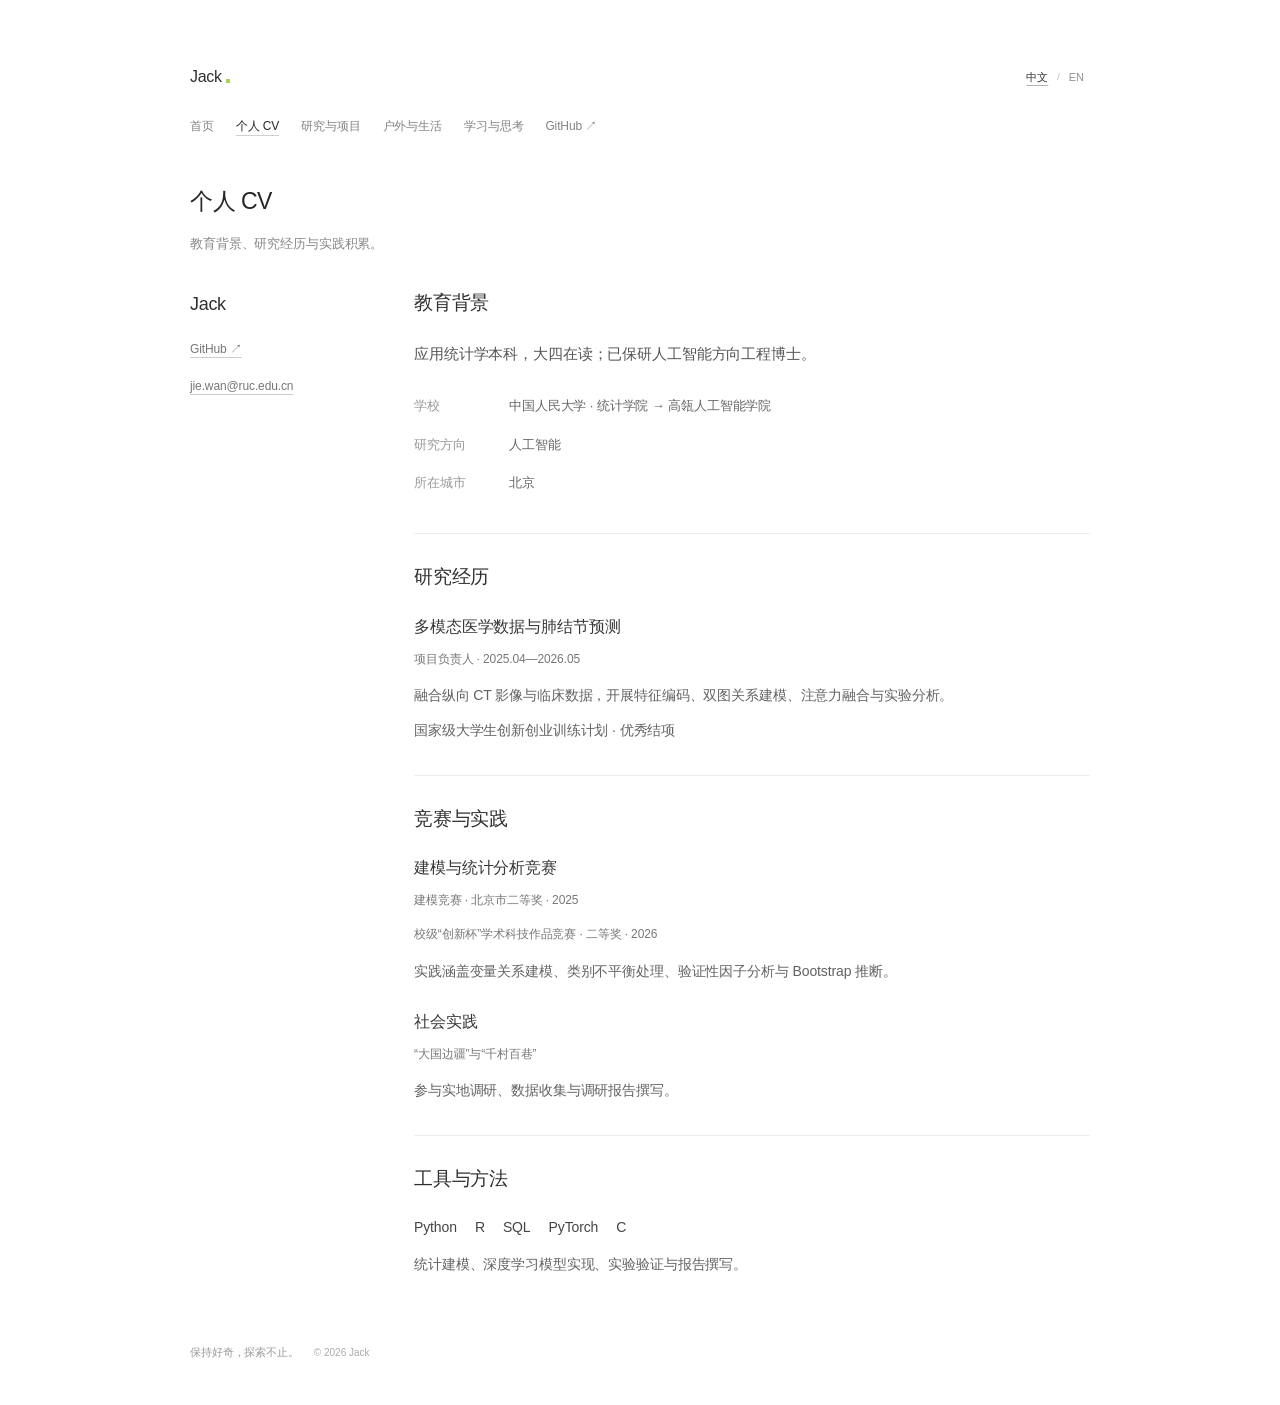
==== commit ca2b0a4c: "Improve home reading layout and organize the bilingual CV" ====
--- a/about.html
+++ b/about.html
@@ -1,8 +1,17 @@
 <!doctype html>
-<html lang="zh-CN"><head><meta charset="utf-8"><meta name="viewport" content="width=device-width,initial-scale=1"><meta name="theme-color" content="#111111"><meta name="description" content="Jack 的个人空间：人工智能、项目实践、户外运动与生活记录。"><title>个人 CV — Jack</title><link rel="icon" href="./favicon.svg" type="image/svg+xml"><link rel="stylesheet" href="./style.css"><link rel="stylesheet" href="./minimal.css"></head><body data-page="about">
+<html lang="zh-CN"><head><meta charset="utf-8"><meta name="viewport" content="width=device-width,initial-scale=1"><meta name="theme-color" content="#111111"><meta name="description" content="Jack 的个人空间：人工智能、项目实践、户外运动与生活记录。"><title>个人 CV — Jack</title><link rel="icon" href="./favicon.svg" type="image/svg+xml"><link rel="stylesheet" href="./style.css"><link rel="stylesheet" href="./minimal.css?v=readability-20261016"></head><body data-page="about">
 <a class="skip" href="#main"><span data-i18n="跳到正文">跳到正文</span></a><div class="preview-bar" id="preview-bar" hidden><span data-i18n="正在预览本机草稿 · 访客看到的仍是已发布版本">正在预览本机草稿 · 访客看到的仍是已发布版本</span> </div>
 <header class="header wrap"><a class="brand" href="./index.html">Jack<span class="brand-dot"></span><small><span data-i18n="个人空间 / PERSONAL SPACE">个人空间 / PERSONAL SPACE</span></small></a><div class="language-switch" role="group" aria-label="Language / 语言"><button type="button" data-language="zh" lang="zh-CN" aria-label="使用中文">中文</button><span aria-hidden="true">/</span><button type="button" data-language="en" lang="en" aria-label="Use English">EN</button></div><button class="menu-toggle" aria-label="展开导航" aria-controls="main-nav" aria-expanded="false">☰</button><nav id="main-nav" aria-label="主要导航"><a href="./index.html"><span data-i18n="首页">首页</span></a><a href="./about.html" aria-current="page"><span data-i18n="个人 CV">个人 CV</span></a><a href="./projects.html"><span data-i18n="研究与项目">研究与项目</span></a><a href="./gallery.html"><span data-i18n="户外与生活">户外与生活</span></a><a href="./notes.html"><span data-i18n="学习与思考">学习与思考</span></a><a href="https://github.com/XJack123" target="_blank" rel="noopener noreferrer" class="github-link">GitHub ↗</a></nav></header>
-<main id="main"><section class="page-heading wrap"><p class="mono eyebrow">01 / CURRICULUM VITAE</p><h1 data-i18n="个人 CV">个人 CV</h1><p><span data-i18n="一份自我介绍，也是一张持续更新的个人名片。">一份自我介绍，也是一张持续更新的个人名片。</span></p></section><section class="about-layout wrap"><aside class="identity-card"><div class="avatar" id="avatar"><span>J<span class="lime">.</span></span></div><h2 data-field="name">Jack</h2><p data-field="research"><span data-i18n="人工智能">人工智能</span></p><div class="identity-status"><i class="live-dot"></i> <span data-i18n="大四在读 · 已保研博士">大四在读 · 已保研博士</span></div><a id="about-github" href="https://github.com/XJack123" target="_blank" rel="noopener noreferrer">GitHub ↗</a><a id="email-link" hidden></a></aside><div class="about-text"><p class="mono eyebrow">A LITTLE ABOUT ME</p><h2><span data-i18n="你好，我是">你好，我是</span> <span data-field="name">Jack</span>。</h2><div class="prose" data-field="bio"></div><dl class="profile-details" id="profile-details"></dl><section class="cv-experience"><p class="mono eyebrow">EXPERIENCE & SKILLS</p><h2><span data-i18n="项目与实践">项目与实践</span></h2><article><h3><span data-i18n="多模态医学数据与肺结节预测">多模态医学数据与肺结节预测</span></h3><p><span data-i18n="大学生创新创业训练计划 · 项目负责人 · 2025.04—2026.05">大学生创新创业训练计划 · 项目负责人 · 2025.04—2026.05</span></p><p><span data-i18n="以纵向 CT 和临床数据为基础，开展特征编码、双图关系建模、注意力融合与实验分析。简历记载为国家级优秀结项。">以纵向 CT 和临床数据为基础，开展特征编码、双图关系建模、注意力融合与实验分析。简历记载为国家级优秀结项。</span></p></article><article><h3><span data-i18n="建模与统计分析竞赛">建模与统计分析竞赛</span></h3><p><span data-i18n="建模竞赛 · 2025；创新杯学术科技作品竞赛 · 2026">建模竞赛 · 2025；创新杯学术科技作品竞赛 · 2026</span></p><p><span data-i18n="涉及变量关系建模、类别不平衡处理、验证性因子分析及 Bootstrap 推断。竞赛名称和成绩的最终展示以证书核对为准。">涉及变量关系建模、类别不平衡处理、验证性因子分析及 Bootstrap 推断。竞赛名称和成绩的最终展示以证书核对为准。</span></p></article><article><h3><span data-i18n="社会实践">社会实践</span></h3><p><span data-i18n="“大国边疆”与“千村百巷”">“大国边疆”与“千村百巷”</span></p><p><span data-i18n="参与实地调研、数据收集与调研报告撰写。">参与实地调研、数据收集与调研报告撰写。</span></p></article><article><h3><span data-i18n="工具与方法">工具与方法</span></h3><p>Python / R / C / SQL / PyTorch</p><p><span data-i18n="统计建模、深度学习模型实现、实验验证与报告撰写。">统计建模、深度学习模型实现、实验验证与报告撰写。</span></p></article></section><div class="milestones"><p class="mono eyebrow">THE JOURNEY</p><article><span class="mono">NOW</span><div><h3><span data-i18n="本科 · 大四在读">本科 · 大四在读</span></h3><p><span data-i18n="在学习与尝试中，积累自己的方向。">在学习与尝试中，积累自己的方向。</span></p></div></article><article><span class="mono">NEXT</span><div><h3><span data-i18n="人工智能 · 博士阶段">人工智能 · 博士阶段</span></h3><p><span data-i18n="已保研，期待接下来的研究生活。">已保研，期待接下来的研究生活。</span></p></div></article></div></div></section></main>
+<main id="main">
+<section class="page-heading wrap"><p class="mono eyebrow">01 / CURRICULUM VITAE</p><h1 data-i18n="个人 CV">个人 CV</h1><p><span data-i18n="教育背景、研究经历与实践积累。">教育背景、研究经历与实践积累。</span></p></section>
+<section class="about-layout wrap">
+<aside class="identity-card"><div class="avatar" id="avatar"><span>J<span class="lime">.</span></span></div><h2 data-field="name">Jack</h2><a id="about-github" href="https://github.com/XJack123" target="_blank" rel="noopener noreferrer">GitHub ↗</a><a id="email-link" hidden></a></aside>
+<div class="about-text">
+<section class="cv-section" aria-labelledby="cv-education"><h2 id="cv-education"><span data-i18n="教育背景">教育背景</span></h2><div class="prose" data-field="bio">应用统计学本科，大四在读；已保研人工智能方向工程博士。</div><dl class="profile-details" id="profile-details"></dl></section>
+<section class="cv-section" aria-labelledby="cv-research"><h2 id="cv-research"><span data-i18n="研究经历">研究经历</span></h2><article><h3><span data-i18n="多模态医学数据与肺结节预测">多模态医学数据与肺结节预测</span></h3><p class="cv-meta"><span data-i18n="项目负责人 · 2025.04—2026.05">项目负责人 · 2025.04—2026.05</span></p><p><span data-i18n="融合纵向 CT 影像与临床数据，开展特征编码、双图关系建模、注意力融合与实验分析。">融合纵向 CT 影像与临床数据，开展特征编码、双图关系建模、注意力融合与实验分析。</span></p><p><span data-i18n="国家级大学生创新创业训练计划 · 优秀结项">国家级大学生创新创业训练计划 · 优秀结项</span></p></article></section>
+<section class="cv-section" aria-labelledby="cv-practice"><h2 id="cv-practice"><span data-i18n="竞赛与实践">竞赛与实践</span></h2><article><h3><span data-i18n="建模与统计分析竞赛">建模与统计分析竞赛</span></h3><p class="cv-meta"><span data-i18n="建模竞赛 · 北京市二等奖 · 2025">建模竞赛 · 北京市二等奖 · 2025</span></p><p class="cv-meta"><span data-i18n="校级“创新杯”学术科技作品竞赛 · 二等奖 · 2026">校级“创新杯”学术科技作品竞赛 · 二等奖 · 2026</span></p><p><span data-i18n="实践涵盖变量关系建模、类别不平衡处理、验证性因子分析与 Bootstrap 推断。">实践涵盖变量关系建模、类别不平衡处理、验证性因子分析与 Bootstrap 推断。</span></p></article><article><h3><span data-i18n="社会实践">社会实践</span></h3><p class="cv-meta"><span data-i18n="“大国边疆”与“千村百巷”">“大国边疆”与“千村百巷”</span></p><p><span data-i18n="参与实地调研、数据收集与调研报告撰写。">参与实地调研、数据收集与调研报告撰写。</span></p></article></section>
+<section class="cv-section" aria-labelledby="cv-skills"><h2 id="cv-skills"><span data-i18n="工具与方法">工具与方法</span></h2><ul class="cv-tools" aria-label="工具"><li>Python</li><li>R</li><li>SQL</li><li>PyTorch</li><li>C</li></ul><p><span data-i18n="统计建模、深度学习模型实现、实验验证与报告撰写。">统计建模、深度学习模型实现、实验验证与报告撰写。</span></p></section>
+</div></section></main>
 <footer class="footer wrap"><a href="./index.html" class="brand">Jack<span class="brand-dot"></span></a><span><span data-i18n="保持好奇，探索不止。">保持好奇，探索不止。</span><small>© <span id="year">2026</span> Jack</small></span></footer>
 <dialog id="lightbox" class="lightbox"><button type="button" class="lightbox-close" aria-label="关闭照片">×</button><img alt=""><p></p></dialog>
-<script src="./site-data.js?v=research-20261015"></script><script src="./core.js"></script><script src="./i18n.js?v=Jack-20261015-r2"></script><script src="./script.js?v=Jack-20261015-r2"></script></body></html>
+<script src="./site-data.js?v=cv-20261016"></script><script src="./core.js"></script><script src="./i18n.js?v=cv-20261016"></script><script src="./script.js?v=Jack-20261015-r2"></script></body></html>
--- a/minimal.css
+++ b/minimal.css
@@ -24,9 +24,9 @@
 .header .github-link{margin-left:0}
 body[data-page="home"] .header nav{display:none!important}
 .intro-only{max-width:900px;padding-block:35px 0;min-height:0}
-.home-introduction,.home-introduction:lang(en){font-size:15px;line-height:1.95;letter-spacing:-.1px;color:#444;white-space:normal}
-.home-introduction p,.home-introduction p:first-child{font-size:inherit;line-height:inherit;color:inherit;margin:0 0 23px}
-.home-introduction p:first-child{color:#333}
+.home-introduction,.home-introduction:lang(en){max-width:700px;font-size:17px;line-height:1.95;letter-spacing:0;color:#444;white-space:normal;text-wrap:pretty}
+.home-introduction p,.home-introduction p:first-child{font-size:inherit;line-height:inherit;color:inherit;margin:0 0 25px}
+.home-introduction p:first-child{font-size:18px;line-height:1.9;color:#303030}
 .module-buttons{display:grid;grid-template-columns:repeat(4,minmax(0,1fr));gap:28px;margin-top:53px;row-gap:32px;align-items:start}
 .module-entry{display:block;font-size:14px;line-height:1.9;color:#333}
 .module-title{text-decoration:underline;text-underline-offset:4px;text-decoration-color:#b8b8b8;text-decoration-thickness:1px}
@@ -155,8 +155,9 @@
  .header nav,.header nav.open,html:lang(en) .header nav{padding-top:20px;gap:5px 18px!important;font-size:11px}
  .header nav>a{padding:3px 0}
  .intro-only{padding-block:29px 0;min-height:0}
- .home-introduction,.home-introduction:lang(en){font-size:14px;line-height:1.95}
- .home-introduction p,.home-introduction p:first-child{font-size:inherit;margin-bottom:21px}
+ .home-introduction,.home-introduction:lang(en){font-size:16px;line-height:1.95}
+ .home-introduction p,.home-introduction p:first-child{font-size:inherit;margin-bottom:22px}
+ .home-introduction p:first-child{font-size:17px;line-height:1.9}
  .module-buttons{grid-template-columns:repeat(2,minmax(0,1fr));gap:29px 25px;margin-top:37px}
  .module-entry{font-size:13px}
  .module-description{font-size:12px;line-height:1.95;margin-top:6px}
@@ -210,3 +211,28 @@
  .preview-bar{font-size:10px}
 }
 @media(prefers-reduced-motion:reduce){*,*:before,*:after{transition:none!important}}
+
+/* CV: education, research and practice each have one clear place. */
+body[data-page="about"] .about-layout{grid-template-columns:160px minmax(0,1fr);gap:64px}
+.cv-section{padding:0 0 30px;margin-bottom:28px;border-bottom:1px solid var(--line)}
+.cv-section:last-child{border:0;padding-bottom:0;margin-bottom:0}
+.cv-section>h2{font-size:19px;font-weight:500;line-height:1.6;letter-spacing:-.2px;margin:0 0 20px;color:#303030}
+.cv-section .prose{font-size:15px;line-height:1.95;color:#555;max-width:650px}
+.cv-section .profile-details{margin:19px 0 0}
+.cv-section .profile-details>div{font-size:13px;padding:7px 0}
+.cv-section article+article{margin-top:23px}
+.cv-section h3{font-size:16px;font-weight:500;line-height:1.75;margin:0 0 7px;color:#363636}
+.cv-section p{font-size:14px;line-height:1.95;color:#626262;margin:8px 0 0}
+.cv-section .cv-meta{font-size:12px;color:#777;margin:0 0 11px}
+.cv-tools{display:flex;gap:8px 18px;flex-wrap:wrap;font-size:14px;color:#444;line-height:1.9;list-style:none;padding:0;margin:0 0 10px}
+@media(max-width:720px){
+ body[data-page="about"] .about-layout{display:block}
+ body[data-page="about"] .identity-card{display:flex;flex-wrap:wrap;align-items:center;gap:8px 20px;margin-bottom:32px;padding-bottom:22px;border-bottom:1px solid var(--line)}
+ body[data-page="about"] .identity-card h2{margin:0 auto 0 0}
+ body[data-page="about"] .identity-card .avatar[data-has-photo]{flex-basis:100%;margin:0 0 10px}
+ .cv-section{padding-bottom:26px;margin-bottom:25px}
+ .cv-section>h2{font-size:18px;margin-bottom:16px}
+ .cv-section .prose,.cv-section p{font-size:15px;line-height:1.9}
+ .cv-section h3{font-size:16px}
+ .cv-section .profile-details>div{font-size:13px}
+}
